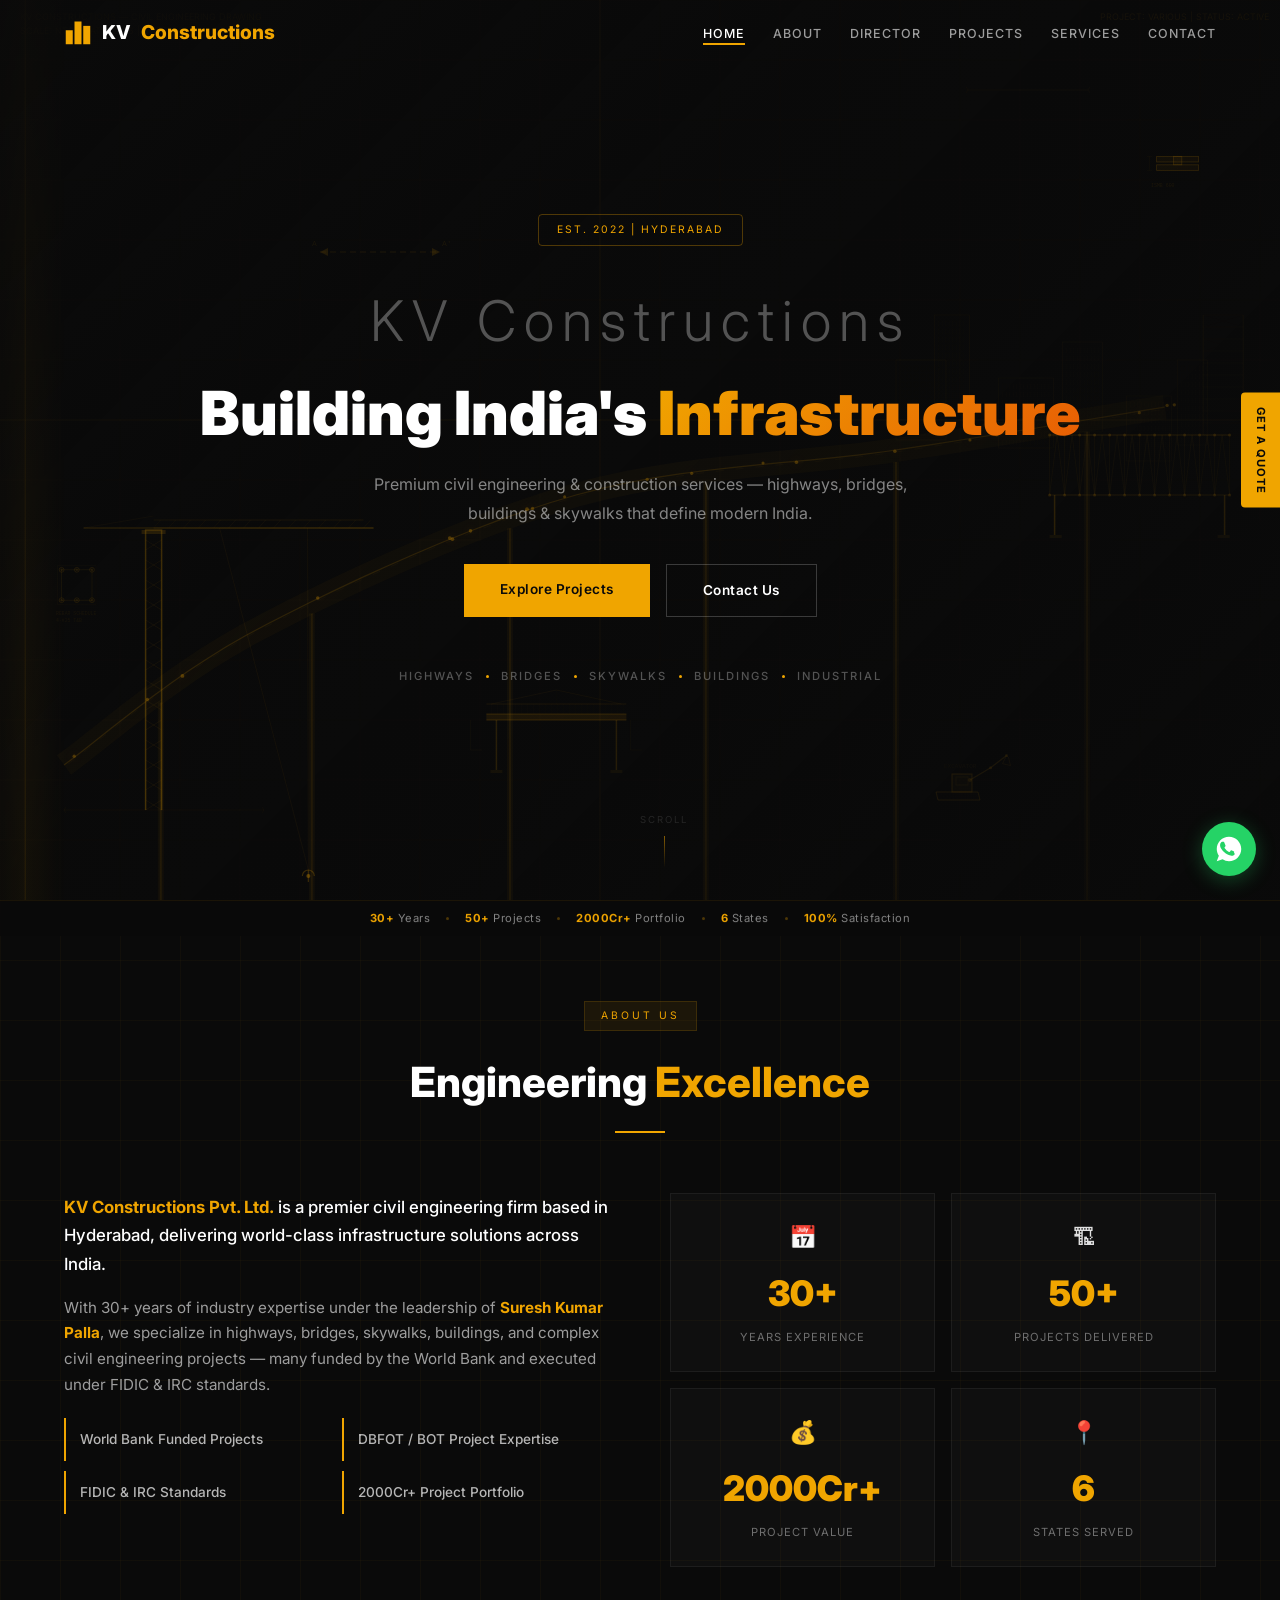
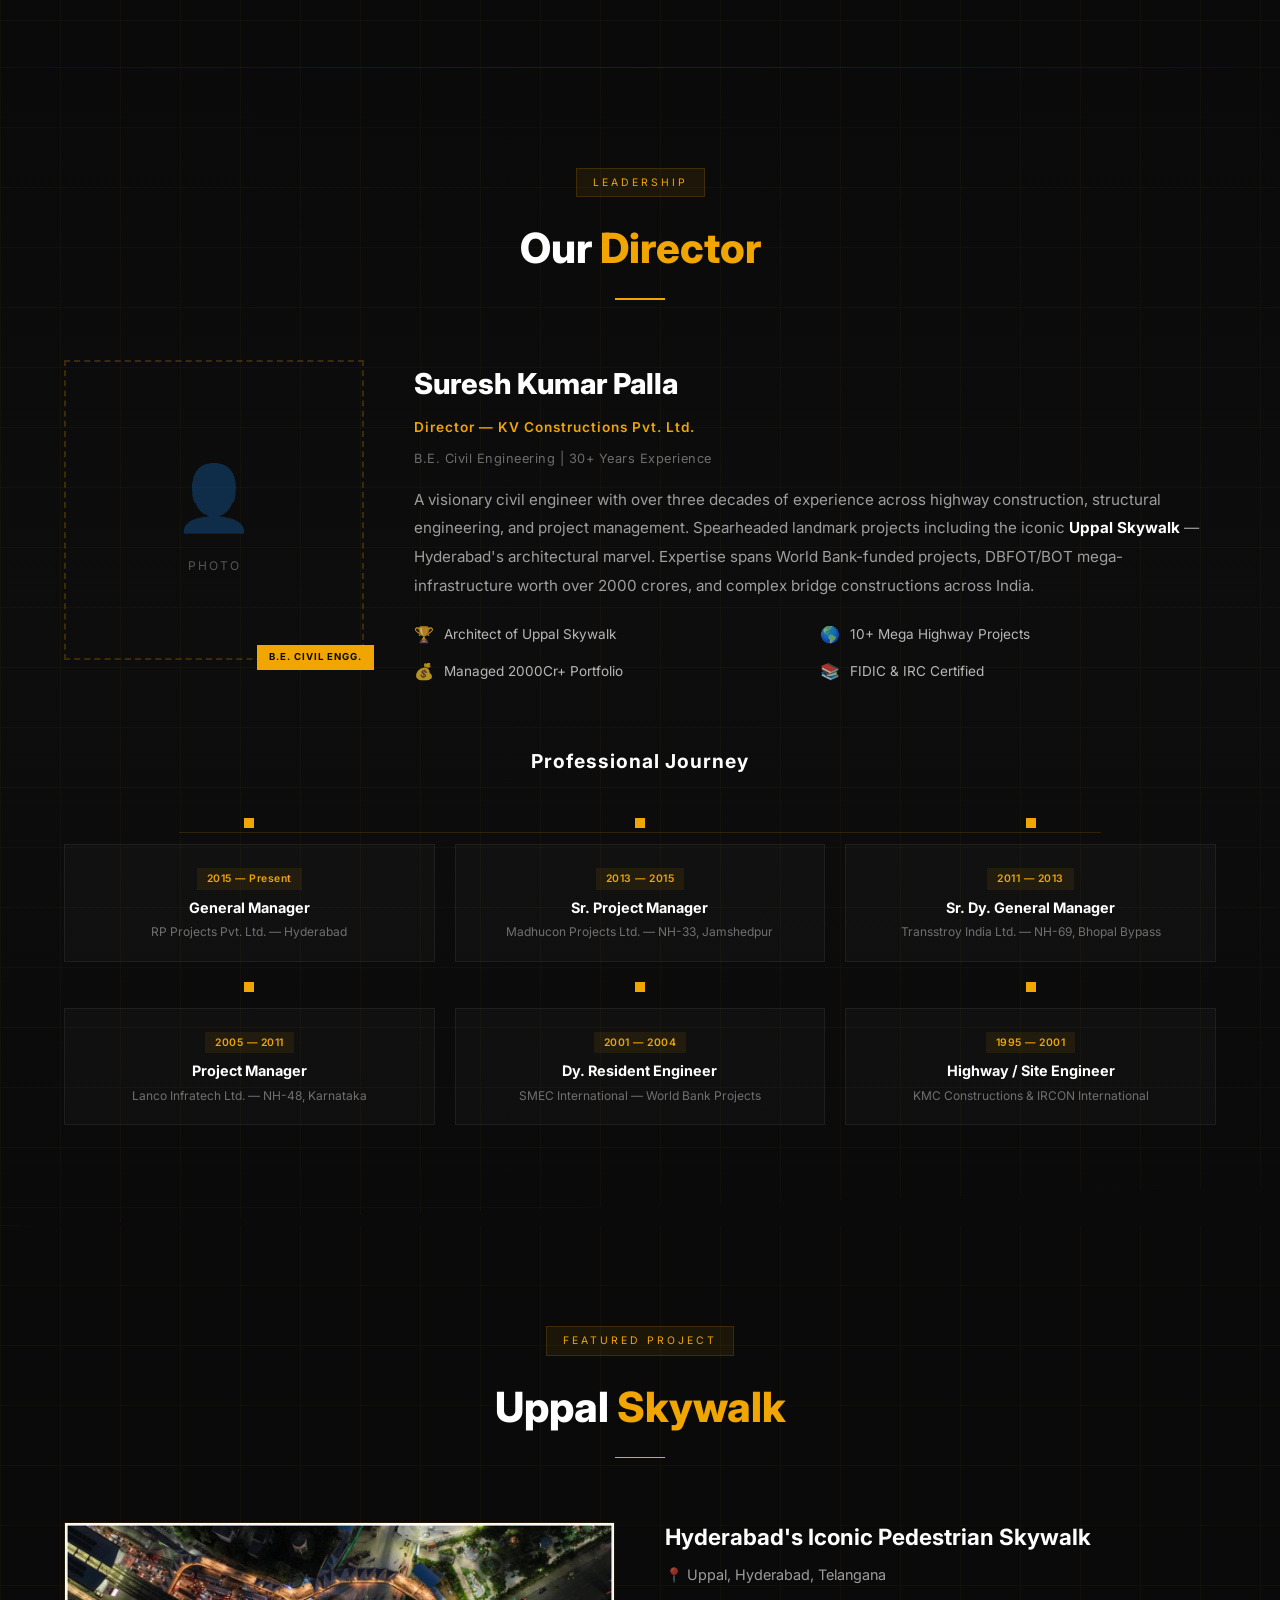
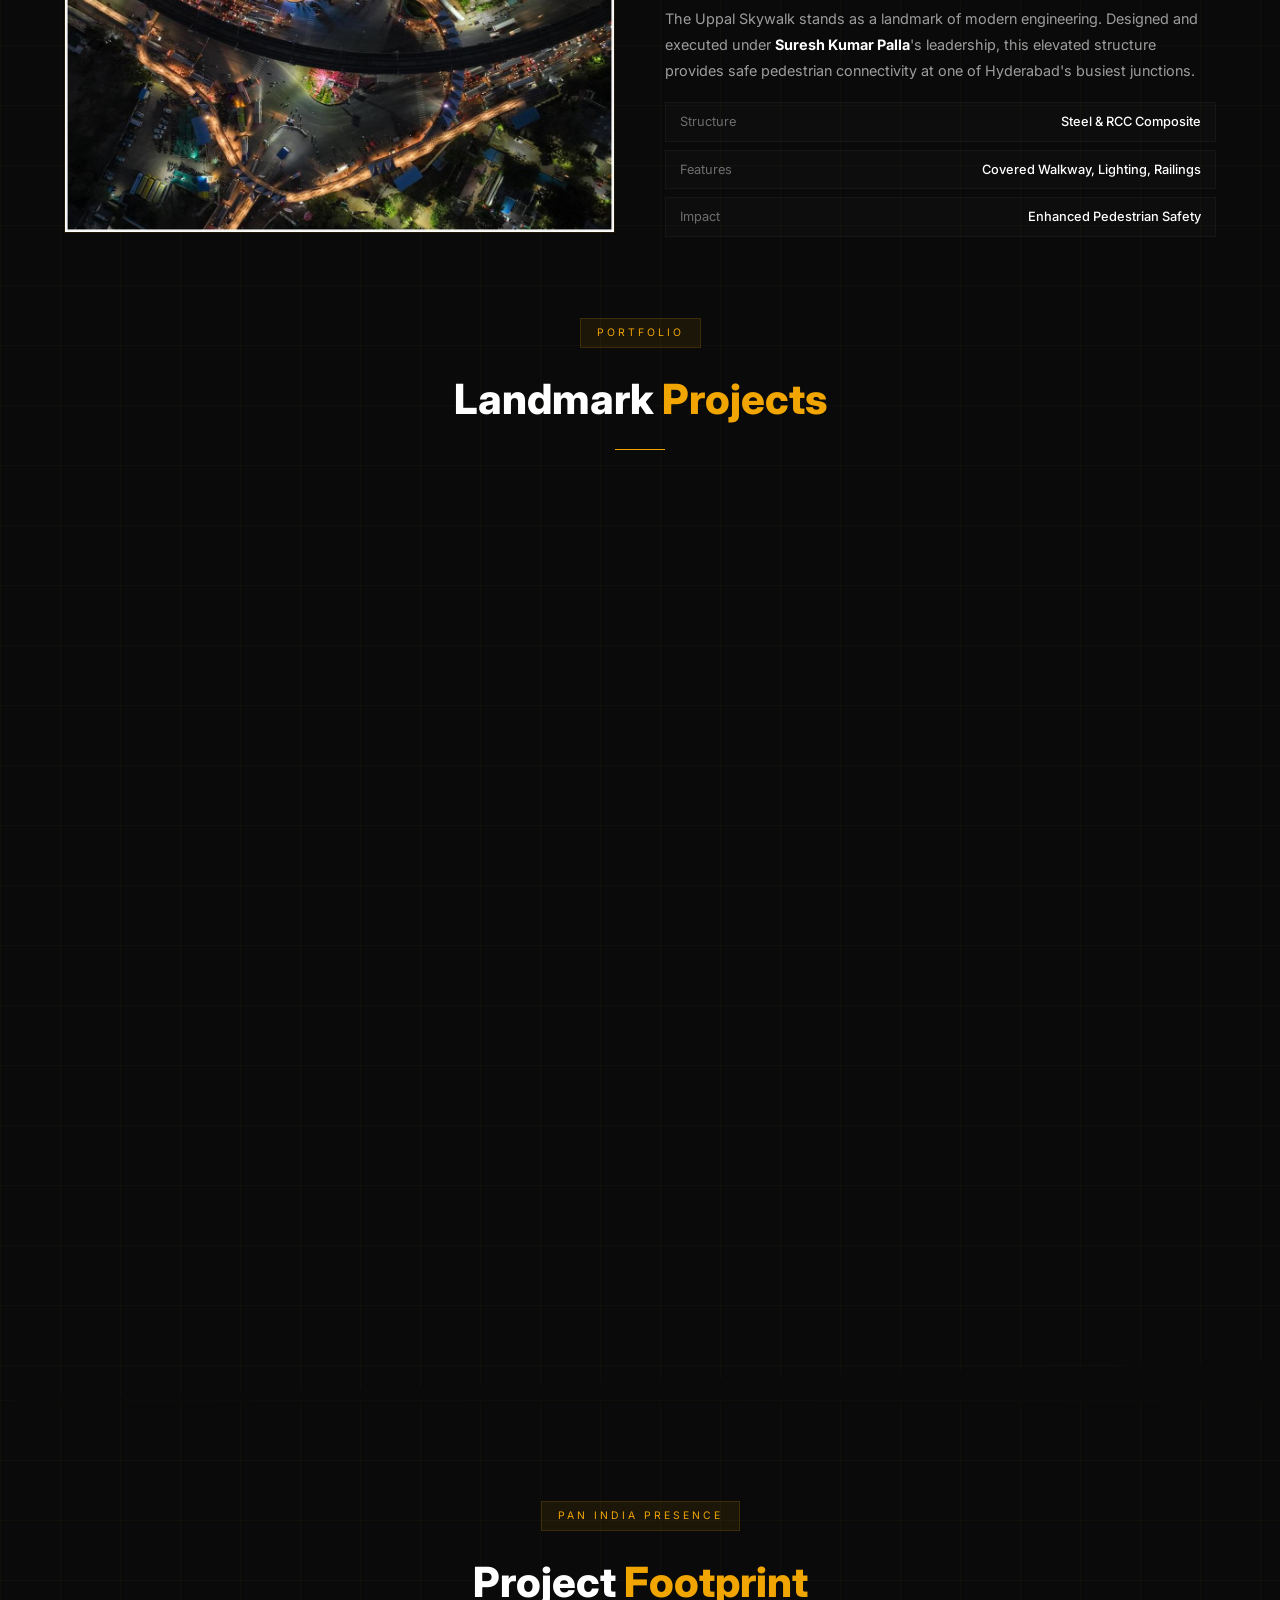
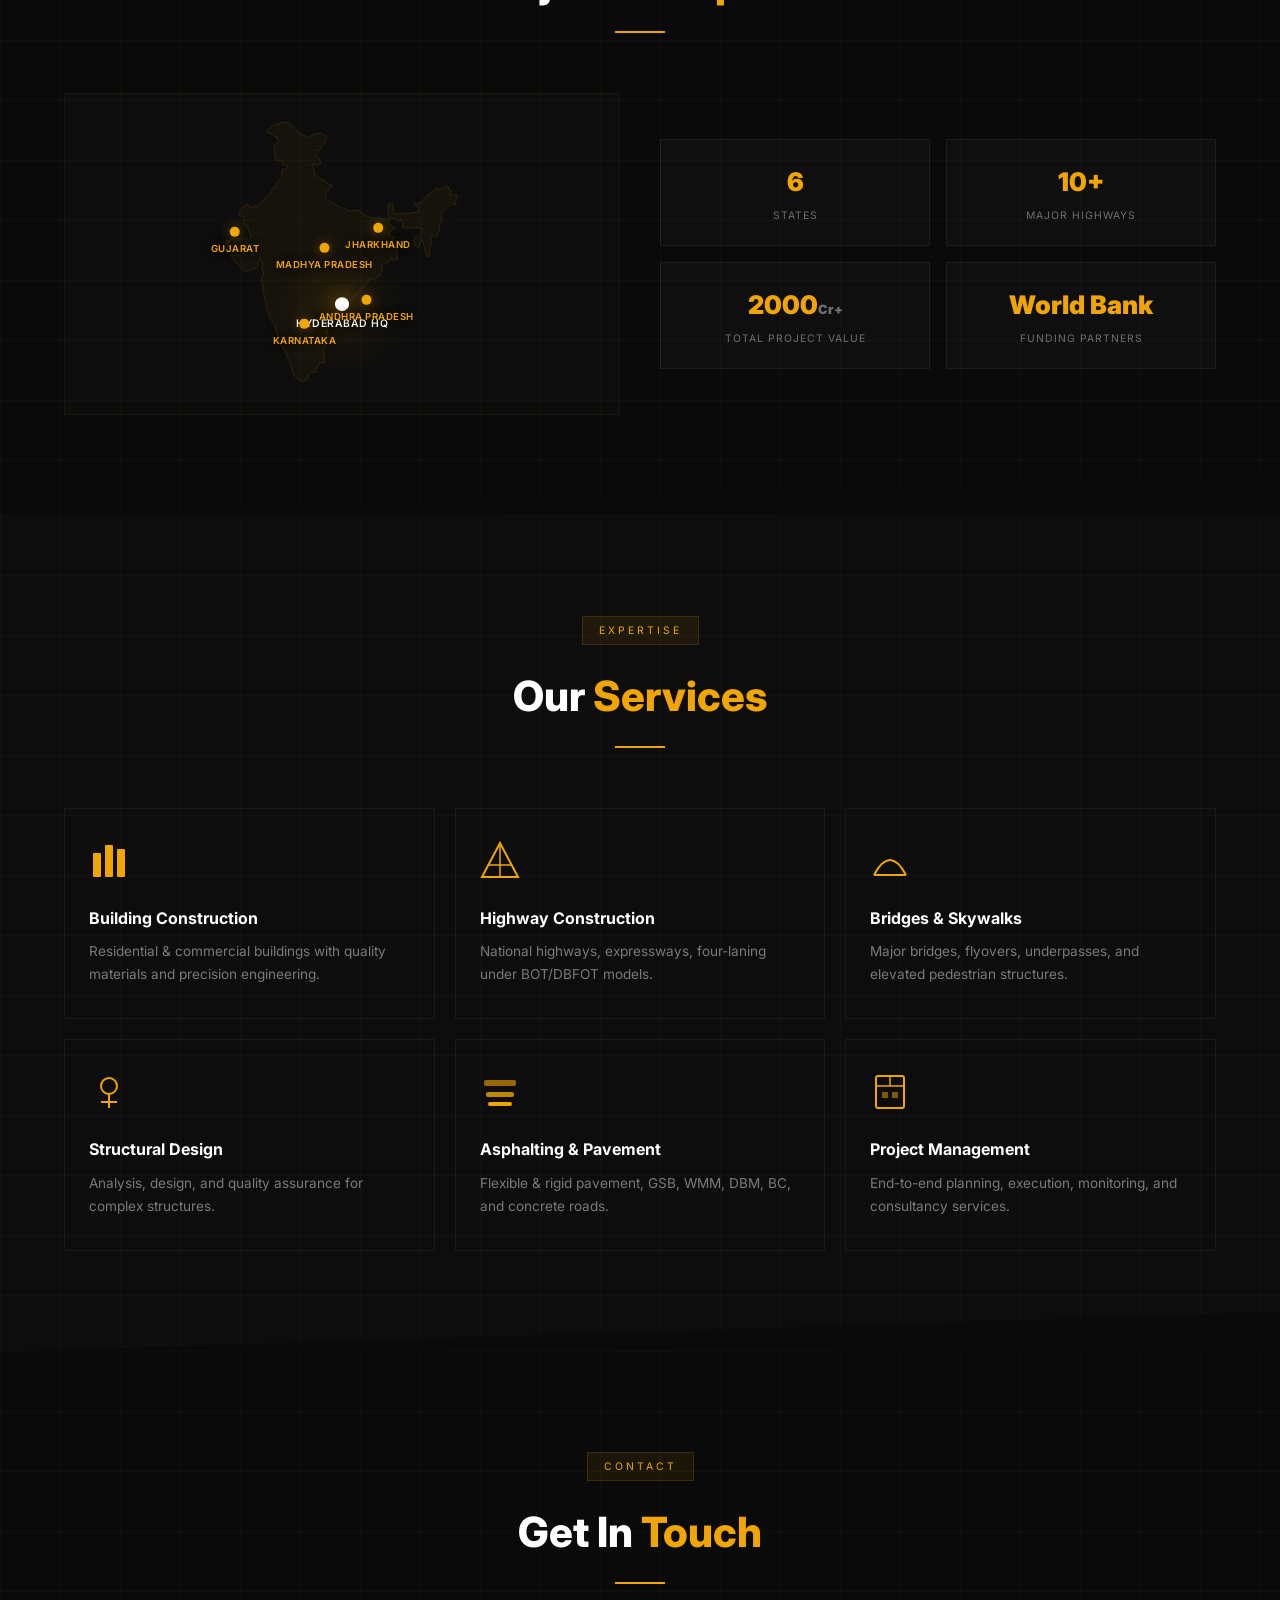
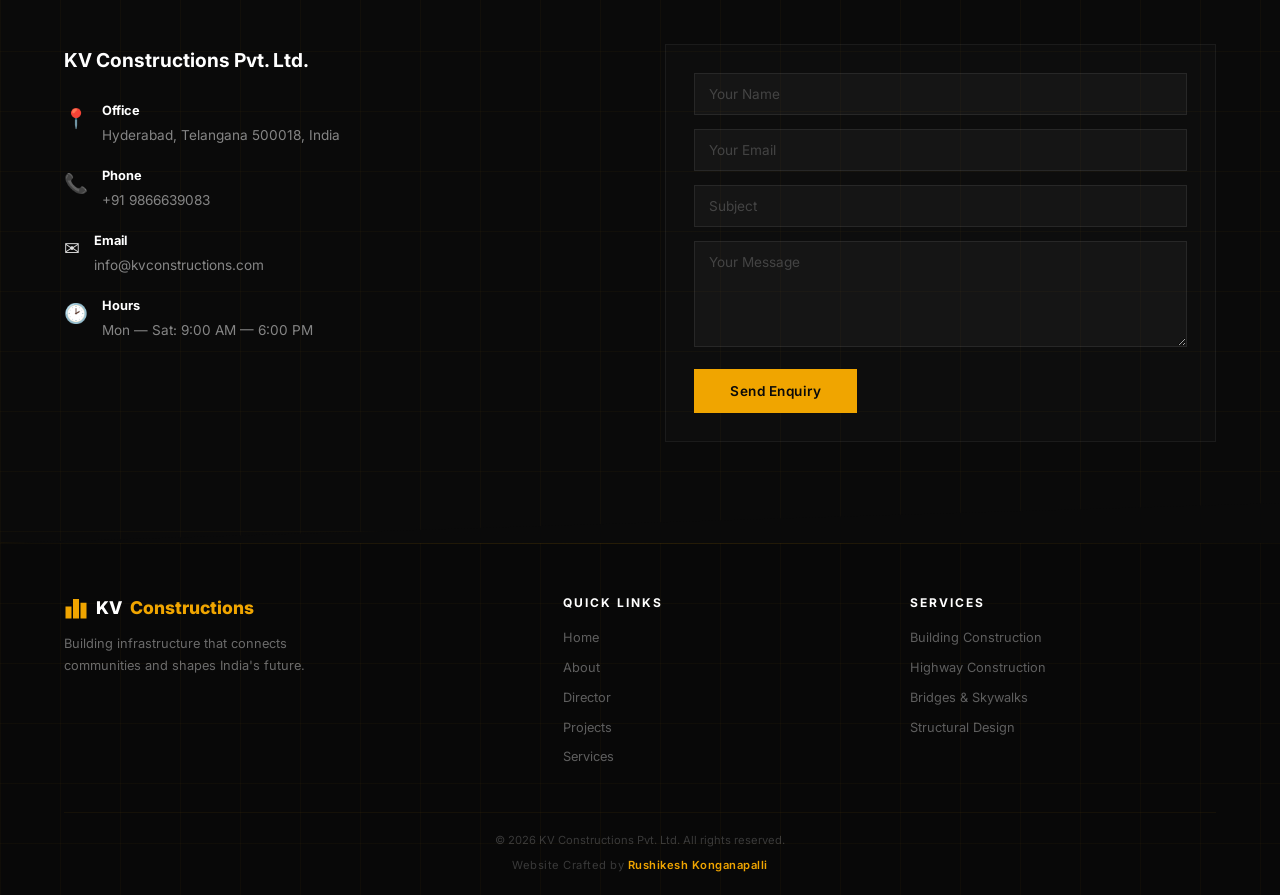
==== index.html @ dffdc524 "Initial commit - KV Constructions site with Netlify CMS" ====
<!DOCTYPE html>
<html lang="en">
<head>
  <meta charset="UTF-8">
  <meta name="viewport" content="width=device-width, initial-scale=1.0">
  <title>KV Constructions Pvt. Ltd. | Civil Engineering & Infrastructure</title>
  <meta name="description" content="KV Constructions Pvt. Ltd. - Hyderabad's trusted civil engineering firm specializing in highways, bridges, buildings & infrastructure projects. Led by Suresh Kumar Palla, Director.">
  <link rel="preconnect" href="https://fonts.googleapis.com">
  <link rel="preconnect" href="https://fonts.gstatic.com" crossorigin>
  <link href="https://fonts.googleapis.com/css2?family=Inter:wght@300;400;500;600;700;800;900&family=Playfair+Display:wght@700&display=swap" rel="stylesheet">
  <link rel="icon" type="image/x-icon" href="data:image/svg+xml,<svg xmlns='http://www.w3.org/2000/svg' viewBox='0 0 32 32'><text y='28' font-size='28'>🏗️</text></svg>">
  <script>if('scrollRestoration'in history)history.scrollRestoration='manual';var si=setInterval(function(){window.scrollTo(0,0);document.documentElement.scrollTop=0;document.body.scrollTop=0;},10);setTimeout(function(){clearInterval(si);},200);window.addEventListener('pageshow',function(){setTimeout(function(){window.scrollTo(0,0);document.documentElement.scrollTop=0;document.body.scrollTop=0;},0);});</script>
  <link rel="stylesheet" href="css/style.css">
</head>
<body>

  <div id="loader">
    <canvas id="loaderCanvas"></canvas>
    <div class="loader-grid">
      <div class="loader-cell"></div>
      <div class="loader-cell"></div>
      <div class="loader-cell"></div>
      <div class="loader-cell"></div>
    </div>
    <div class="loader-text">
      <span class="loader-abbr">KV</span>
      <span class="loader-full">Constructions</span>
    </div>
    <div class="loader-bar"><span></span></div>

  </div>

  <nav id="navbar">
    <div class="container nav-flex">
      <a href="#home" class="logo">
        <span class="logo-mark">
          <svg width="28" height="28" viewBox="0 0 32 32" fill="none">
            <rect x="2" y="14" width="8" height="16" fill="#f0a500"/>
            <rect x="12" y="4" width="8" height="26" fill="#f0a500"/>
            <rect x="22" y="9" width="8" height="21" fill="#f0a500"/>
          </svg>
        </span>
        KV <span>Constructions</span>
      </a>
      <ul class="nav-links" id="navLinks">
        <li><a href="#home" class="active">Home</a></li>
        <li><a href="#about">About</a></li>
        <li><a href="#director">Director</a></li>
        <li><a href="#projects">Projects</a></li>
        <li><a href="#services">Services</a></li>
        <li><a href="#contact">Contact</a></li>
      </ul>
      <div class="hamburger" id="hamburger">
        <span></span><span></span><span></span>
      </div>
    </div>
  </nav>

  <section id="home" class="hero">
    <canvas id="heroCanvas"></canvas>
    <div class="hero-overlay"></div>
    <div class="container hero-content">
      <div class="hero-badge">Est. 2022 | Hyderabad</div>
      <h1 class="hero-title">
        <span class="hero-title-line">KV Constructions</span>
        <span class="hero-title-sub">Building India's <span>Infrastructure</span></span>
      </h1>
      <p class="hero-desc">Premium civil engineering & construction services — highways, bridges, buildings & skywalks that define modern India.</p>
      <div class="hero-actions">
        <a href="#projects" class="btn btn-primary">Explore Projects</a>
        <a href="#contact" class="btn btn-outline">Contact Us</a>
      </div>
      <div class="hero-strip">
        <span>Highways</span><span class="dot"></span>
        <span>Bridges</span><span class="dot"></span>
        <span>Skywalks</span><span class="dot"></span>
        <span>Buildings</span><span class="dot"></span>
        <span>Industrial</span>
      </div>
    </div>
    <div class="hero-scroll">
      <span>Scroll</span>
      <div class="scroll-arrow"></div>
    </div>
  </section>

  <section id="about" class="section">
    <div class="blueprint-grid"></div>
    <div class="container">
      <div class="section-header reveal">
        <span class="section-tag">About Us</span>
        <h2>Engineering <span>Excellence</span></h2>
        <div class="divider"></div>
      </div>
      <div class="about-grid">
        <div class="about-text reveal">
          <p class="lead"><strong>KV Constructions Pvt. Ltd.</strong> is a premier civil engineering firm based in Hyderabad, delivering world-class infrastructure solutions across India.</p>
          <p>With 30+ years of industry expertise under the leadership of <strong>Suresh Kumar Palla</strong>, we specialize in highways, bridges, skywalks, buildings, and complex civil engineering projects — many funded by the World Bank and executed under FIDIC & IRC standards.</p>
          <div class="about-features">
            <div class="feature">World Bank Funded Projects</div>
            <div class="feature">DBFOT / BOT Project Expertise</div>
            <div class="feature">FIDIC &amp; IRC Standards</div>
            <div class="feature">2000Cr+ Project Portfolio</div>
          </div>
        </div>
        <div class="about-stats reveal">
          <div class="stat-card">
            <div class="stat-icon">&#128197;</div>
            <div class="stat-num" data-count="30" data-suffix="+">0</div>
            <div class="stat-label">Years Experience</div>
          </div>
          <div class="stat-card">
            <div class="stat-icon">&#127959;</div>
            <div class="stat-num" data-count="50" data-suffix="+">0</div>
            <div class="stat-label">Projects Delivered</div>
          </div>
          <div class="stat-card">
            <div class="stat-icon">&#128176;</div>
            <div class="stat-num" data-count="2000" data-suffix="Cr+">0</div>
            <div class="stat-label">Project Value</div>
          </div>
          <div class="stat-card">
            <div class="stat-icon">&#128205;</div>
            <div class="stat-num" data-count="6" data-suffix="">0</div>
            <div class="stat-label">States Served</div>
          </div>
        </div>
      </div>
    </div>
  </section>

  <section id="director" class="section director-section">
    <div class="blueprint-grid"></div>
    <div class="container">
      <div class="section-header reveal">
        <span class="section-tag">Leadership</span>
        <h2>Our <span>Director</span></h2>
        <div class="divider"></div>
      </div>
      <div class="director-grid">
        <div class="director-image reveal">
          <div class="director-frame">
            <div class="director-placeholder">
              <span class="dir-icon">&#128100;</span>
              <span class="dir-label">Photo</span>
            </div>
            <div class="dir-badge">B.E. Civil Engg.</div>
          </div>
        </div>
        <div class="director-info reveal">
          <h3>Suresh Kumar Palla</h3>
          <span class="director-title">Director — KV Constructions Pvt. Ltd.</span>
          <p class="director-qual">B.E. Civil Engineering | 30+ Years Experience</p>
          <p class="director-bio">A visionary civil engineer with over three decades of experience across highway construction, structural engineering, and project management. Spearheaded landmark projects including the iconic <strong>Uppal Skywalk</strong> — Hyderabad's architectural marvel. Expertise spans World Bank-funded projects, DBFOT/BOT mega-infrastructure worth over 2000 crores, and complex bridge constructions across India.</p>
          <div class="director-highlights">
            <div class="dh-item"><span class="dh-icon">&#127942;</span> Architect of Uppal Skywalk</div>
            <div class="dh-item"><span class="dh-icon">&#127758;</span> 10+ Mega Highway Projects</div>
            <div class="dh-item"><span class="dh-icon">&#128176;</span> Managed 2000Cr+ Portfolio</div>
            <div class="dh-item"><span class="dh-icon">&#128218;</span> FIDIC &amp; IRC Certified</div>
          </div>
        </div>
      </div>

      <div class="timeline reveal">
        <h3>Professional Journey</h3>
        <div class="timeline-track">
          <div class="tl-item">
            <div class="tl-dot"></div>
            <div class="tl-card">
              <span class="tl-year">2015 — Present</span>
              <h4>General Manager</h4>
              <p>RP Projects Pvt. Ltd. — Hyderabad</p>
            </div>
          </div>
          <div class="tl-item">
            <div class="tl-dot"></div>
            <div class="tl-card">
              <span class="tl-year">2013 — 2015</span>
              <h4>Sr. Project Manager</h4>
              <p>Madhucon Projects Ltd. — NH-33, Jamshedpur</p>
            </div>
          </div>
          <div class="tl-item">
            <div class="tl-dot"></div>
            <div class="tl-card">
              <span class="tl-year">2011 — 2013</span>
              <h4>Sr. Dy. General Manager</h4>
              <p>Transstroy India Ltd. — NH-69, Bhopal Bypass</p>
            </div>
          </div>
          <div class="tl-item">
            <div class="tl-dot"></div>
            <div class="tl-card">
              <span class="tl-year">2005 — 2011</span>
              <h4>Project Manager</h4>
              <p>Lanco Infratech Ltd. — NH-48, Karnataka</p>
            </div>
          </div>
          <div class="tl-item">
            <div class="tl-dot"></div>
            <div class="tl-card">
              <span class="tl-year">2001 — 2004</span>
              <h4>Dy. Resident Engineer</h4>
              <p>SMEC International — World Bank Projects</p>
            </div>
          </div>
          <div class="tl-item">
            <div class="tl-dot"></div>
            <div class="tl-card">
              <span class="tl-year">1995 — 2001</span>
              <h4>Highway / Site Engineer</h4>
              <p>KMC Constructions &amp; IRCON International</p>
            </div>
          </div>
        </div>
      </div>
    </div>
  </section>

  <section id="projects" class="section fp-section">
    <div class="blueprint-grid"></div>
    <div class="container">
      <div class="section-header reveal">
        <span class="section-tag">Featured Project</span>
        <h2>Uppal <span>Skywalk</span></h2>
        <div class="divider"></div>
      </div>
      <div class="fp-grid reveal">
        <div class="fp-visual">
          <img src="images/Uppal%20skywalk.jpg" alt="Uppal Skywalk — Hyderabad" class="fp-img">
        </div>
        <div class="fp-info">
          <h3>Hyderabad's Iconic Pedestrian Skywalk</h3>
          <p class="fp-loc">&#128205; Uppal, Hyderabad, Telangana</p>
          <p>The Uppal Skywalk stands as a landmark of modern engineering. Designed and executed under <strong>Suresh Kumar Palla</strong>'s leadership, this elevated structure provides safe pedestrian connectivity at one of Hyderabad's busiest junctions.</p>
          <div class="fp-specs">
            <div class="spec-row"><span class="spec-l">Structure</span><span class="spec-v">Steel &amp; RCC Composite</span></div>
            <div class="spec-row"><span class="spec-l">Features</span><span class="spec-v">Covered Walkway, Lighting, Railings</span></div>
            <div class="spec-row"><span class="spec-l">Impact</span><span class="spec-v">Enhanced Pedestrian Safety</span></div>
          </div>
        </div>
      </div>

      <div class="section-header reveal" style="margin-top:80px">
        <span class="section-tag">Portfolio</span>
        <h2>Landmark <span>Projects</span></h2>
        <div class="divider"></div>
      </div>
      <div class="projects-grid" id="cmsProjects">
        <div class="p-loading">Loading projects...</div>
      </div>
    </div>
  </section>

  <!-- Testimonials removed per request -->

  <section id="map" class="section map-section">
    <div class="blueprint-grid"></div>
    <div class="container">
      <div class="section-header reveal">
        <span class="section-tag">Pan India Presence</span>
        <h2>Project <span>Footprint</span></h2>
        <div class="divider"></div>
      </div>
      <div class="map-grid reveal">
        <div class="map-visual">
          <div class="map-india">
            <svg class="map-svg" viewBox="0 0 667 777" preserveAspectRatio="xMidYMid meet">
              <defs>
                <pattern id="mGrid" width="30" height="30" patternUnits="userSpaceOnUse">
                  <path d="M 30 0 L 0 0 0 30" fill="none" stroke="rgba(240,165,0,0.04)" stroke-width="0.5"/>
                </pattern>
                <radialGradient id="mGlow" cx="50%" cy="50%" r="50%">
                  <stop offset="0%" stop-color="rgba(240,165,0,0.08)"/>
                  <stop offset="100%" stop-color="rgba(240,165,0,0)"/>
                </radialGradient>
              </defs>
              <rect width="667" height="777" fill="url(#mGrid)"/>
              <circle cx="333" cy="550" r="180" fill="url(#mGlow)"/>
              <!-- India outline -->
              <path d="m 215.2163,738.62564 -4,-2.84704 -5.08396,-4.77739 -5.08397,-4.77738 -2.58571,-4.16224 -2.58571,-4.16225 -2.73664,-11.17108 -2.73662,-11.1711 -4.80426,-12.66666 -4.80425,-12.66667 -3.9362,-8 -3.9362,-8 -5.01572,-6.66667 -5.01572,-6.66666 -4.17085,-10.95699 -4.17086,-10.95699 v -3.31493 -3.31493 l -3.95422,-12.19948 -3.95423,-12.19949 -6.04578,-10.31244 -6.04577,-10.31246 v -0.87925 -0.87925 l -3.817,-8.3369 -3.81701,-8.33689 -1.48505,-4 -1.48505,-4 -1.42982,-12 -1.42982,-12 -4.14814,-15.92888 -4.14815,-15.92888 1.54669,-0.51557 1.54668,-0.51556 v -3.36487 -3.36488 l -1.81762,0.6975 -1.81763,0.69748 -0.85927,-10.30346 -0.85928,-10.30345 2.77715,-8.4596 2.77715,-8.45961 -2.95944,-9.20386 -2.95943,-9.20386 2.85918,-3.86726 2.85919,-3.86725 v -0.62793 -0.62792 l -2.82757,-0.42607 -2.82757,-0.42607 -0.53124,-5.97786 -0.53125,-5.97787 -1.83309,-1.83308 -1.83308,-1.83309 -1.47477,6.87658 -1.47476,6.87658 -0.005,2.93437 -0.005,2.93437 -2.693839,4.41843 -2.69383,4.41844 -8.35049,3.90767 -8.350489,3.90766 -7.55505,1.39663 -7.55505,1.39663 -5.28474,-3.33611 -5.28474,-3.33612 -5.1109,-6.26743 -5.1109,-6.26744 -6.29777,-7.09401 -6.29777,-7.09403 -3.58171,-5.41234 -3.58172,-5.41234 1.39566,-1.39566 1.39566,-1.39566 0.89585,1.44951 0.89584,1.44951 5.58798,-0.008 5.58798,-0.008 4.83022,-1.3417 4.83022,-1.34169 6.2277,-5.48184 6.2277,-5.48184 -0.50394,-0.50394 -0.50394,-0.50394 -8.78786,2.16862 -8.78785,2.16862 -4.48755,-0.84186 -4.48755,-0.84187 -7.54448,-4.71911 -7.54448,-4.7191 -2.06743,-4.14426 -2.06753,-4.14313 v -1.6418 -1.6418 l 3.44902,-2.25988 3.44902,-2.25989 -0.72543,-0.72542 -0.72542,-0.72542 -4.79981,2.83196 -4.79981,2.83196 h -0.67902 -0.67901 l 0.42189,-3.66667 0.4219,-3.66667 4.97993,-0.41262 4.97994,-0.41263 1.96682,-2.80804 1.96683,-2.80804 5.71991,0.17657 5.71991,0.17656 7.64598,0.83928 7.64599,0.83928 6.69897,-1.71689 6.69897,-1.71689 1.58837,1.58838 1.58838,1.58838 h 3.15432 3.15433 l 2.49487,-1.33522 2.49488,-1.33522 -0.75993,-4.99811 -0.75994,-4.99812 -3.15593,-9.83685 -3.15593,-9.83687 v -1.8406 -1.8406 l -5.34549,-2.13884 -5.34548,-2.13884 -0.80513,-3.20788 -0.80512,-3.20787 0.91322,-7.30916 0.91322,-7.30916 h -2.82883 -2.82882 l -3.91447,-2.02425 -3.91447,-2.02425 -0.80629,-3.2125 -0.80628,-3.2125 1.1203,-1.95513 1.12031,-1.95512 9.50149,-10.14146 9.5015,-10.14145 h 2.74199 2.74198 l 0.80815,2.54625 0.80816,2.54627 1.67494,1.39008 1.67494,1.39008 9.94009,-1.78487 9.940089,-1.78486 2,-0.90115 1.999999,-0.90113 5.33334,-6.7847 5.33333,-6.78468 3.72072,-3.46565 3.72071,-3.46564 5.93016,-5.83483 5.93016,-5.83481 3.55728,-7.27084 3.55729,-7.27083 3.45851,-2.1405 3.45851,-2.14051 3,-2.65292 3,-2.65293 v -1.91003 -1.91004 l 5.45108,-6.85755 5.45108,-6.85754 1.66944,-0.94715 1.66942,-0.94716 -0.31645,-9.05284 -0.31645,-9.05285 2.02382,-2.28313 2.02384,-2.28315 4.83878,-1.55729 4.83877,-1.5573 1.66667,-1.32282 1.66666,-1.32283 v -1.85407 -1.85406 l -5.76484,-2.80079 -5.76485,-2.80077 -1.45267,-3.84856 -1.45253,-3.84856 h -2.59459 -2.5946 l -7.85456,-3.95934 -7.85456,-3.95934 -1.57907,-17.70733 -1.57908,-17.707325 7.47046,-6.786157 7.47045,-6.786156 -0.89811,-2.340429 -0.8981,-2.34043 -2.58502,-0.675996 -2.58501,-0.675996 -0.40827,-2.858883 -0.40825,-2.858883 -4.66667,-2.194372 -4.66667,-2.194372 -2.53998,-2.810829 -2.53999,-2.810829 h -3.74643 -3.74644 l -1.45411,-2.717031 -1.45411,-2.717029 0.74048,-2.333039 0.74048,-2.333038 6.72316,-6.616599 6.72317,-6.616597 h 6.94355 6.94356 l -0.45187,-2.594964 -0.45185,-2.594964 1.85544,1.53988 1.85544,1.539881 3.92975,-2.097217 3.92976,-2.097217 9.73397,-0.217171 9.73397,-0.217172 9.06994,8.702805 9.06993,8.702805 4.40104,3.271139 4.40103,3.27114 2.6031,4.411929 2.60311,4.411929 5.85861,1.475219 5.85863,1.475217 v 2.50838 2.50838 h 5.14564 5.14564 l 7.58808,-4.049225 7.58808,-4.049227 6.13351,-0.62063 6.13351,-0.620631 1.70365,-1.413913 1.70367,-1.413914 4.02957,2.083771 4.02956,2.083769 h 1.96391 1.96392 l 4.10229,3.451859 4.10231,3.451857 v 2.339408 2.339408 l -2.56184,7.446105 -2.56183,7.446105 -5.03233,4.746637 -5.03234,4.746639 -1.40582,4.287074 -1.40584,4.287069 -4.66667,0.0623 -4.66667,0.0622 v 4.21767 4.21768 l -1,1.00454 -1,1.00454 v 3.13269 3.13268 l 4.66667,2.22538 4.66667,2.22537 0.0472,2.75305 0.0472,2.75305 1.9055,3.33334 1.90551,3.33333 0.0472,1.70851 0.0472,1.70852 -2.33333,0.822 -2.33334,0.82198 -4.34937,3.21626 -4.34939,3.21625 -2.31728,-4.07167 -2.31729,-4.07165 -1.50341,-0.008 -1.5034,-0.008 -1.7146,2.06597 -1.7146,2.06596 2.99361,7.22264 2.99361,7.22263 0.96058,7.07852 0.96057,7.07852 0.99231,1.60557 0.99229,1.60558 2.63773,-1.63936 2.63774,-1.63936 3.2599,4.15804 3.2599,4.15804 7.57764,3.58784 7.57762,3.58784 2.6316,3.34553 2.6316,3.34553 7.03387,3.11071 7.03388,3.11071 -6.91036,7.13454 -6.91036,7.13455 -3.14015,10.57763 -3.14014,10.57762 3.84796,3.07908 3.84794,3.07909 1.20044,0.007 1.20044,0.007 7.46623,3.5886 7.46623,3.58858 2.99262,2.88888 2.99262,2.88888 5.67405,2.7075 5.67404,2.70749 4.66667,1.63416 4.66667,1.63417 3.70365,0.67096 3.70365,0.67096 1.31255,2.45254 1.31256,2.45252 4.50292,0.84476 4.50292,0.84474 9.8142,-1.55618 9.81421,-1.5562 4.80499,2.03856 4.80499,2.03857 2.21452,3.37977 2.2145,3.37976 5.26072,2.68383 5.26071,2.68381 h 3.88987 3.88985 l 1.52101,1.83271 1.52102,1.83271 6.97557,0.99337 6.97559,0.99336 6.96587,0.25089 6.96585,0.25091 0.92303,0.92303 0.92302,0.92302 8.11112,-0.0204 8.11111,-0.0204 1.61844,-1.02846 1.61844,-1.02846 0.10853,-15.95112 0.10854,-15.95112 0.086,-2.91381 0.086,-2.91381 5.38509,-2.15468 5.38509,-2.15468 1.40227,1.40226 1.40228,1.40228 0.38401,9.5432 0.384,9.54319 2.03242,3.10187 2.03241,3.10185 3.6498,1.00557 3.6498,1.00559 8.66667,-0.20035 8.66666,-0.20033 6,-0.20389 6,-0.2039 15.04815,-2.13725 15.04815,-2.13727 -0.88471,-6.10958 -0.88469,-6.10959 -0.65955,-1.13604 -0.65954,-1.13605 -4.50391,-1.88184 -4.50389,-1.88186 v -2.73862 -2.73863 l 2.82554,0.8968 2.82555,0.89679 3.50779,-1.61398 3.50778,-1.61398 4.54252,-2.18224 4.54254,-2.18226 0.58048,-2.21973 0.58046,-2.21975 5.21034,-4.18713 5.21033,-4.18715 v -1.98454 -1.98455 l 5.89897,-2.5286 5.89896,-2.52858 7.78179,-8.17726 7.78177,-8.17725 3.98592,2.07835 3.98592,2.07834 4.25224,0.008 4.25224,0.008 6.0931,-5.27353 6.09309,-5.27353 3.07748,2.9402 3.0775,2.9402 -1.0895,1.26666 -1.08948,1.26667 v 2.56325 2.56327 l 2.14428,-1.7796 2.1443,-1.7796 1.8557,2.53785 1.85572,2.53784 -0.0472,1.41183 -0.0472,1.41183 -1.9055,3.33333 -1.90551,3.33333 -0.0472,1.05771 -0.0472,1.05771 4.33333,-0.2973 4.33334,-0.2973 4.96926,0.23958 4.96926,0.2396 2.23409,3.40966 2.23409,3.40965 -2.88893,3.59034 -2.88893,3.59035 -1.49258,2.92128 -1.49257,2.92127 2.79985,4.7454 2.79986,4.74538 h -1.03354 -1.03352 l -2.58817,-1.9576 -2.58817,-1.95758 -2.79936,-0.0424 -2.79936,-0.0424 -5.38843,3.66666 -5.38843,3.66667 -8.81221,8.28771 -8.81222,8.28769 v 11.11993 11.11992 l -3.43397,4.59238 -3.43397,4.59237 0.71976,5.33333 0.71976,5.33334 -4.21271,12 -4.21271,12 -1.25398,0.85716 -1.25398,0.85715 -7.77806,-0.70529 -7.77807,-0.70529 1.29229,4.506 1.29231,4.506 v 8.19948 8.19948 l -2,0.76748 -2,0.76746 v 13.12035 13.12033 l -1.66667,2.13243 -1.66666,2.13241 -2.92642,-1.14072 -2.92641,-1.14073 -0.87372,-5.07019 -0.87371,-5.07018 -3.11882,-12 -3.11883,-12 -1.75353,-5.33334 -1.75352,-5.33333 h -1.97623 -1.97621 l -1.8764,3.91499 -1.87642,3.91498 -0.65174,5.7823 -0.65175,5.78229 -1.35809,0.83935 -1.35811,0.83936 -2.58125,-3.54351 -2.58127,-3.54349 -1.04625,0.64662 -1.04626,0.64662 -2.29006,-5.99647 -2.29008,-5.99647 1.78588,-5.56113 1.78586,-5.56113 3.87506,-1.02258 3.87505,-1.02257 4.39667,-4.26142 4.39668,-4.26142 0.97984,-4.13149 0.97984,-4.13149 -0.31002,-1.66667 -0.31001,-1.66667 h 1.55504 1.55504 l -1.65985,-2 -1.65986,-2 -22.83673,-0.13293 -22.83675,-0.13293 -3.33333,-0.92696 -3.33334,-0.92698 -0.96818,-7.94012 -0.96818,-7.94013 -1.51006,-3.33333 -1.51006,-3.33334 -1.99806,2.9704 -1.99807,2.97039 -2.85703,-1.47487 -2.85702,-1.47486 -3.08122,-3.49554 -3.08121,-3.49552 -0.69656,1.66667 -0.69657,1.66667 -2.22222,-0.0424 -2.22222,-0.0424 -2.58818,-1.95759 -2.58817,-1.9576 h -1.15719 -1.15717 l 0.76739,1.24165 0.76738,1.24167 -3.35537,4.9444 -3.35536,4.9444 v 1.26105 1.26106 l 4.33333,3.81332 4.33334,3.8133 4.56388,3.07291 4.56386,3.07291 0.54724,1.66666 0.54724,1.66667 h -2.80757 -2.80757 l -5.9702,5.50315 -5.97022,5.50314 v 2.429 2.429 l 4.45919,3.40119 4.45919,3.40118 h 2.18208 2.18208 l 0.80509,3.20775 0.80509,3.20775 -2.24342,3.42389 -2.24342,3.42389 2.79706,4.52574 2.79706,4.52574 v 2.30078 2.30078 l 2.56204,0.66999 2.56206,0.66999 -0.61258,4.20518 -0.61256,4.20519 2.58803,10.56085 2.58804,10.56087 -0.68017,1.77247 -0.68016,1.77248 h -3.23759 -3.2376 l -3.35488,2.1982 -3.35488,2.19821 -1.13545,-1.19821 -1.13546,-1.1982 -0.46276,-2.56956 -0.46274,-2.56956 -3.48502,5.23622 -3.48501,5.23623 -6.83025,2.38175 -6.83026,2.38174 -3.61598,3.11035 -3.61599,3.11033 1.49424,6.50792 1.49424,6.50791 -1.89632,2.10499 -1.89632,2.10498 v 2.18391 2.18389 l -4.56725,4.56726 -4.56726,4.56725 -7.35017,3.4772 -7.35019,3.47718 h -1.97145 -1.97146 l -0.52441,-1.57321 -0.5244,-1.57321 -2.26491,0.86912 -2.2649,0.86913 -1.63688,3.70409 -1.63688,3.70408 -9.53804,12.66667 -9.53804,12.66667 -7.60648,6.51918 -7.60648,6.51918 -3.89774,5.38068 -3.89774,5.38068 -6.30932,3.63956 -6.30934,3.63956 -3,2.84585 -3,2.84585 v 5.219 5.219 l -6.33333,2.95159 -6.33334,2.95157 -5.25897,0.1108 -5.25899,0.1108 -4.07434,5.47402 -4.07436,5.47401 -1.70722,2.52599 -1.70721,2.52598 -0.73723,-1.66666 -0.73724,-1.66667 h -3.59221 -3.59221 l -2.98119,2.08811 -2.9812,2.0881 -2.69829,5.28912 -2.69831,5.28911 0.63792,13.66356 0.63793,13.66356 1.41156,3.71268 1.41156,3.71269 v 1.24653 1.24654 h -2 -2 v 1.28642 1.28642 l 2.83419,1.51681 2.8342,1.51681 -0.86745,7.3807 -0.86747,7.38068 -1.74589,3.48274 -1.7459,3.48275 -3.76314,7.23493 -3.76316,7.23495 0.23496,16.76505 0.23496,16.76507 0.71644,2.28892 0.71644,2.28892 -3.07576,0.6788 -3.07575,0.67881 -3.91979,0.3656 -3.91977,0.36561 -3.0138,5.33334 -3.01379,5.33333 -2.34532,4.40032 -2.34532,4.40032 1.50588,2.41131 1.5059,2.4113 -6.91764,1.5481 -6.91763,1.54809 -4.21623,2.56405 -4.21624,2.56404 -0.86989,5.80086 -0.86988,5.80085 -6.41975,3.60871 -6.41975,3.60872 -3.80349,-0.0423 -3.80349,-0.0423 -4,-2.84704 z" fill="rgba(240,165,0,0.04)" stroke="rgba(240,165,0,0.18)" stroke-width="2"/>
              <!-- Network connections from Hyderabad -->
              <line class="map-conn" x1="333" y1="560" x2="195" y2="355"/>
              <line class="map-conn" x1="333" y1="560" x2="310" y2="400"/>
              <line class="map-conn" x1="333" y1="560" x2="380" y2="345"/>
              <line class="map-conn" x1="333" y1="560" x2="285" y2="610"/>
              <line class="map-conn" x1="333" y1="560" x2="365" y2="545"/>
            </svg>
            <div class="map-pin pin-hyderabad"><span class="pin-dot"></span><span class="pin-lbl">Hyderabad HQ</span><span class="pin-desc">Telangana</span></div>
            <div class="map-pin pin-karnataka"><span class="pin-dot"></span><span class="pin-lbl">Karnataka</span><span class="pin-desc">NH-48 Nelamangala-Devihalli</span></div>
            <div class="map-pin pin-mp"><span class="pin-dot"></span><span class="pin-lbl">Madhya Pradesh</span><span class="pin-desc">NH-69 & Bhopal Bypass</span></div>
            <div class="map-pin pin-jharkhand"><span class="pin-dot"></span><span class="pin-lbl">Jharkhand</span><span class="pin-desc">NH-33 Ranchi-Jamshedpur</span></div>
            <div class="map-pin pin-gujarat"><span class="pin-dot"></span><span class="pin-lbl">Gujarat</span><span class="pin-desc">RCC Chimney Ukai</span></div>
            <div class="map-pin pin-ap"><span class="pin-dot"></span><span class="pin-lbl">Andhra Pradesh</span><span class="pin-desc">SH-31 Cuddapah Projects</span></div>
          </div>
        </div>
        <div class="map-stats">
          <div class="map-stat-card">
            <div class="ms-num">6</div>
            <div class="ms-label">States</div>
          </div>
          <div class="map-stat-card">
            <div class="ms-num">10+</div>
            <div class="ms-label">Major Highways</div>
          </div>
          <div class="map-stat-card">
            <div class="ms-num">2000<span class="ms-cr">Cr+</span></div>
            <div class="ms-label">Total Project Value</div>
          </div>
          <div class="map-stat-card">
            <div class="ms-num">World Bank</div>
            <div class="ms-label">Funding Partners</div>
          </div>
        </div>
      </div>
    </div>
  </section>

  <section id="services" class="section services-section">
    <div class="blueprint-grid"></div>
    <div class="container">
      <div class="section-header reveal">
        <span class="section-tag">Expertise</span>
        <h2>Our <span>Services</span></h2>
        <div class="divider"></div>
      </div>
      <div class="services-grid">
        <div class="s-card reveal">
          <div class="s-icon">
            <svg width="40" height="40" viewBox="0 0 40 40" fill="none"><rect x="4" y="12" width="8" height="24" rx="1" fill="#f0a500"/><rect x="16" y="4" width="8" height="32" rx="1" fill="#f0a500"/><rect x="28" y="8" width="8" height="28" rx="1" fill="#f0a500"/></svg>
          </div>
          <h3>Building Construction</h3>
          <p>Residential & commercial buildings with quality materials and precision engineering.</p>
        </div>
        <div class="s-card reveal">
          <div class="s-icon">
            <svg width="40" height="40" viewBox="0 0 40 40" fill="none"><path d="M2 36 L20 2 L38 36 Z" stroke="#f0a500" stroke-width="2" fill="none"/><line x1="20" y1="2" x2="20" y2="36" stroke="#f0a500" stroke-width="1.5"/><line x1="8" y1="24" x2="32" y2="24" stroke="#f0a500" stroke-width="1.5"/></svg>
          </div>
          <h3>Highway Construction</h3>
          <p>National highways, expressways, four-laning under BOT/DBFOT models.</p>
        </div>
        <div class="s-card reveal">
          <div class="s-icon">
            <svg width="40" height="40" viewBox="0 0 40 40" fill="none"><path d="M4 34 Q20 4 36 34" stroke="#f0a500" stroke-width="2" fill="none"/><line x1="4" y1="34" x2="36" y2="34" stroke="#f0a500" stroke-width="2"/></svg>
          </div>
          <h3>Bridges & Skywalks</h3>
          <p>Major bridges, flyovers, underpasses, and elevated pedestrian structures.</p>
        </div>
        <div class="s-card reveal">
          <div class="s-icon">
            <svg width="40" height="40" viewBox="0 0 40 40" fill="none"><circle cx="20" cy="14" r="8" stroke="#f0a500" stroke-width="2" fill="none"/><line x1="20" y1="22" x2="20" y2="36" stroke="#f0a500" stroke-width="2"/><line x1="12" y1="30" x2="28" y2="30" stroke="#f0a500" stroke-width="2"/></svg>
          </div>
          <h3>Structural Design</h3>
          <p>Analysis, design, and quality assurance for complex structures.</p>
        </div>
        <div class="s-card reveal">
          <div class="s-icon">
            <svg width="40" height="40" viewBox="0 0 40 40" fill="none"><rect x="4" y="8" width="32" height="6" rx="2" fill="#f0a500" opacity="0.6"/><rect x="6" y="20" width="28" height="5" rx="2" fill="#f0a500" opacity="0.8"/><rect x="8" y="30" width="24" height="4" rx="2" fill="#f0a500"/></svg>
          </div>
          <h3>Asphalting & Pavement</h3>
          <p>Flexible & rigid pavement, GSB, WMM, DBM, BC, and concrete roads.</p>
        </div>
        <div class="s-card reveal">
          <div class="s-icon">
            <svg width="40" height="40" viewBox="0 0 40 40" fill="none"><rect x="6" y="4" width="28" height="32" rx="2" stroke="#f0a500" stroke-width="2" fill="none"/><line x1="6" y1="14" x2="34" y2="14" stroke="#f0a500" stroke-width="1.5"/><line x1="20" y1="4" x2="20" y2="14" stroke="#f0a500" stroke-width="1.5"/><rect x="12" y="20" width="6" height="6" fill="#f0a500" opacity="0.5"/><rect x="22" y="20" width="6" height="6" fill="#f0a500" opacity="0.5"/></svg>
          </div>
          <h3>Project Management</h3>
          <p>End-to-end planning, execution, monitoring, and consultancy services.</p>
        </div>
      </div>
    </div>
  </section>

  <section id="contact" class="section contact-section">
    <div class="blueprint-grid"></div>
    <div class="container">
      <div class="section-header reveal">
        <span class="section-tag">Contact</span>
        <h2>Get In <span>Touch</span></h2>
        <div class="divider"></div>
      </div>
      <div class="contact-grid">
        <div class="contact-info reveal">
          <h3>KV Constructions Pvt. Ltd.</h3>
          <div class="ci-item">
            <span class="ci-icon">&#128205;</span>
            <div><strong>Office</strong><p>Hyderabad, Telangana 500018, India</p></div>
          </div>
          <div class="ci-item">
            <span class="ci-icon">&#128222;</span>
            <div><strong>Phone</strong><p>+91 9866639083</p></div>
          </div>
          <div class="ci-item">
            <span class="ci-icon">&#9993;</span>
            <div><strong>Email</strong><p>info@kvconstructions.com</p></div>
          </div>
          <div class="ci-item">
            <span class="ci-icon">&#128337;</span>
            <div><strong>Hours</strong><p>Mon — Sat: 9:00 AM — 6:00 PM</p></div>
          </div>
        </div>
        <form class="contact-form reveal" id="contactForm">
          <div class="form-row">
            <input type="text" placeholder="Your Name" required>
          </div>
          <div class="form-row">
            <input type="email" placeholder="Your Email" required>
          </div>
          <div class="form-row">
            <input type="text" placeholder="Subject">
          </div>
          <div class="form-row">
            <textarea rows="5" placeholder="Your Message" required></textarea>
          </div>
          <button type="submit" class="btn btn-primary">Send Enquiry</button>
        </form>
      </div>
    </div>
  </section>

  <div id="lightbox" class="lightbox">
    <span class="lightbox-close">&times;</span>
    <button class="lightbox-nav lightbox-prev">&#10094;</button>
    <button class="lightbox-nav lightbox-next">&#10095;</button>
    <div class="lightbox-content">
      <img id="lightboxImg" src="" alt="">
      <p id="lightboxCaption"></p>
    </div>
  </div>



  <footer>
    <div class="blueprint-grid"></div>
    <div class="container">
      <div class="footer-grid">
        <div class="footer-brand">
          <div class="logo"><span class="logo-mark"><svg width="24" height="24" viewBox="0 0 32 32" fill="none"><rect x="2" y="14" width="8" height="16" fill="#f0a500"/><rect x="12" y="4" width="8" height="26" fill="#f0a500"/><rect x="22" y="9" width="8" height="21" fill="#f0a500"/></svg></span> KV <span>Constructions</span></div>
          <p>Building infrastructure that connects communities and shapes India's future.</p>
        </div>
        <div class="footer-links">
          <h4>Quick Links</h4>
          <a href="#home">Home</a>
          <a href="#about">About</a>
          <a href="#director">Director</a>
          <a href="#projects">Projects</a>
          <a href="#services">Services</a>
        </div>
        <div class="footer-links">
          <h4>Services</h4>
          <a href="#services">Building Construction</a>
          <a href="#services">Highway Construction</a>
          <a href="#services">Bridges & Skywalks</a>
          <a href="#services">Structural Design</a>
        </div>
      </div>
      <div class="footer-bottom">
        <p>&copy; 2026 KV Constructions Pvt. Ltd. All rights reserved.</p>
        <p class="credit">Website Crafted by <span>Rushikesh Konganapalli</span></p>
      </div>
    </div>
  </footer>

  <a href="https://wa.me/919866639083" target="_blank" class="whatsapp-float" aria-label="Chat on WhatsApp">
    <svg viewBox="0 0 32 32" fill="white" width="28" height="28"><path d="M16 2C8.3 2 2 8.3 2 16c0 2.8.9 5.4 2.4 7.6L2 30l6.6-2.3A13.9 13.9 0 0 0 16 30c7.7 0 14-6.3 14-14S23.7 2 16 2zm6.7 19.8c-.3.9-1.5 1.7-2.5 1.9-.7.2-1.6.3-5.2-1.1-4.4-1.7-7.2-5.9-7.4-6.2-.2-.3-1.8-2.4-1.8-4.6s1.1-3.3 1.6-3.7c.4-.4.9-.5 1.2-.5h.8c.3 0 .7-.1 1.1.8s1.3 3.2 1.4 3.4c.1.2.2.5.1.8-.1.3-.2.5-.4.7-.2.2-.4.4-.5.6-.2.2-.4.4-.2.8s1.1 1.9 2.4 3c1.3 1.1 2.4 1.5 2.7 1.6.4.2.7.2.9-.1.2-.3.9-1.1 1.1-1.5.2-.4.5-.3.8-.2.3.1 2 1 2.4 1.2.4.2.6.3.7.5.1.2.1.6-.2 1.2z"/></svg>
  </a>

  <div class="cta-float" id="ctaFloat">
    <span>Get a Quote</span>
  </div>

  <div class="ribbon" id="ribbon">
    <div class="ribbon-inner">
      <span><strong>30+</strong> Years</span>
      <span class="ribbon-dot"></span>
      <span><strong>50+</strong> Projects</span>
      <span class="ribbon-dot"></span>
      <span><strong>2000Cr+</strong> Portfolio</span>
      <span class="ribbon-dot"></span>
      <span><strong>6</strong> States</span>
      <span class="ribbon-dot"></span>
      <span><strong>100%</strong> Satisfaction</span>
    </div>
  </div>

  <script src="js/script.js"></script>
</body>
</html>
---- css/style.css ----
* { margin: 0; padding: 0; box-sizing: border-box; }
::selection { background: #f0a500; color: #0a0a0a; }
::-webkit-scrollbar { width: 6px; }
::-webkit-scrollbar-track { background: #0a0a0a; }
::-webkit-scrollbar-thumb { background: #f0a500; border-radius: 3px; }

html { scroll-behavior: smooth; }
body {
  font-family: 'Inter', -apple-system, BlinkMacSystemFont, sans-serif;
  background: #0a0a0a;
  color: #e0e0e0;
  line-height: 1.7;
  overflow-x: hidden;
}
.container { max-width: 1200px; margin: 0 auto; padding: 0 24px; }

/* === LOADER === */
#loader {
  position: fixed; inset: 0; background: #0a0a0a; z-index: 9999;
  display: flex; flex-direction: column; align-items: center; justify-content: center;
  transition: opacity 0.6s, visibility 0.6s;
}
#loader.hidden { opacity: 0; visibility: hidden; }
#loaderCanvas { position: absolute; inset: 0; opacity: 0.3; }
.loader-grid {
  display: grid; grid-template-columns: 1fr 1fr; gap: 4px; margin-bottom: 28px;
}
.loader-cell {
  width: 28px; height: 28px; background: transparent; border: 2px solid #f0a500;
  animation: loadPulse 1.2s ease infinite alternate;
}
.loader-cell:nth-child(1) { animation-delay: 0s; }
.loader-cell:nth-child(2) { animation-delay: 0.15s; }
.loader-cell:nth-child(3) { animation-delay: 0.3s; }
.loader-cell:nth-child(4) { animation-delay: 0.45s; }
@keyframes loadPulse {
  0% { background: transparent; }
  100% { background: rgba(240,165,0,0.3); }
}
.loader-text { display: flex; align-items: baseline; gap: 10px; margin-bottom: 20px; }
.loader-abbr { font-size: 2.2rem; font-weight: 900; color: #f0a500; letter-spacing: 2px; }
.loader-full { font-size: 0.8rem; color: rgba(255,255,255,0.4); text-transform: uppercase; letter-spacing: 3px; }
.loader-bar { width: 200px; height: 2px; background: rgba(255,255,255,0.1); border-radius: 2px; overflow: hidden; }
.loader-bar span { display: block; height: 100%; width: 0; background: #f0a500; animation: loadBar 1.8s ease forwards; }
@keyframes loadBar { to { width: 100%; } }

/* === BLUEPRINT GRID === */
.blueprint-grid {
  position: absolute; inset: 0; pointer-events: none; overflow: hidden; z-index: 0;
}
.blueprint-grid::before {
  content: ''; position: absolute; inset: 0;
  background-image:
    linear-gradient(rgba(240,165,0,0.03) 1px, transparent 1px),
    linear-gradient(90deg, rgba(240,165,0,0.03) 1px, transparent 1px);
  background-size: 60px 60px;
}
.blueprint-grid::after {
  content: ''; position: absolute; top: 0; left: 0; right: 0;
  height: 1px; background: linear-gradient(90deg, transparent, rgba(240,165,0,0.1), transparent);
}

/* === NAVBAR === */
#navbar {
  position: fixed; top: 0; width: 100%; z-index: 1000;
  padding: 16px 0; transition: all 0.4s;
}
#navbar.scrolled {
  background: rgba(10,10,10,0.95);
  border-bottom: 1px solid rgba(240,165,0,0.1);
  padding: 10px 0;
}
.nav-flex { display: flex; justify-content: space-between; align-items: center; }
.logo {
  display: flex; align-items: center; gap: 10px;
  font-size: 1.2rem; font-weight: 800; color: #fff; text-decoration: none;
}
.logo-mark { display: flex; align-items: center; }
.logo span { color: #f0a500; }
.nav-links { list-style: none; display: flex; gap: 28px; }
.nav-links a {
  color: rgba(255,255,255,0.6); text-decoration: none; font-size: 0.78rem;
  font-weight: 500; letter-spacing: 1px; text-transform: uppercase;
  padding: 4px 0; position: relative; transition: color 0.3s;
}
.nav-links a::after {
  content: ''; position: absolute; bottom: 0; left: 0; width: 0; height: 1.5px;
  background: #f0a500; transition: width 0.3s;
}
.nav-links a:hover, .nav-links a.active { color: #fff; }
.nav-links a:hover::after, .nav-links a.active::after { width: 100%; }

.hamburger { display: none; flex-direction: column; gap: 5px; cursor: pointer; padding: 4px; z-index: 1001; }
.hamburger span { display: block; width: 22px; height: 2px; background: #fff; border-radius: 2px; transition: all 0.3s; }

/* === HERO === */
.hero {
  position: relative; min-height: 100vh; display: flex; align-items: center;
  overflow: hidden;
}
#heroCanvas { position: absolute; inset: 0; z-index: 0; }
.hero-overlay {
  position: absolute; inset: 0; z-index: 1;
  background: linear-gradient(135deg, rgba(10,10,10,0.88) 0%, rgba(10,10,10,0.25) 40%, rgba(10,10,10,0.35) 60%, rgba(10,10,10,0.88) 100%);
}
.hero-content { position: relative; z-index: 2; text-align: center; width: 100%; }
.hero-badge {
  display: inline-block; padding: 6px 18px; border: 1px solid rgba(240,165,0,0.3);
  border-radius: 4px; font-size: 0.65rem; text-transform: uppercase; letter-spacing: 2px;
  color: #f0a500; margin-bottom: 28px; animation: fadeDown 0.8s ease;
}
.hero-title { margin-bottom: 20px; }
.hero-title-line {
  display: block; font-size: clamp(2rem, 5vw, 3.5rem); font-weight: 300;
  color: rgba(255,255,255,0.3); letter-spacing: 8px; margin-bottom: 8px;
  animation: fadeUp 0.8s ease 0.2s both;
}
.hero-title-sub {
  display: block; font-size: clamp(2rem, 5vw, 3.8rem); font-weight: 900;
  color: #fff; line-height: 1.2;
  animation: fadeUp 0.8s ease 0.4s both;
}
.hero-title-sub span {
  background: linear-gradient(135deg, #f0a500, #e85d04);
  -webkit-background-clip: text; -webkit-text-fill-color: transparent;
  background-clip: text;
}
.hero-desc {
  max-width: 600px; margin: 0 auto 36px;
  color: rgba(255,255,255,0.5); font-size: 1rem; line-height: 1.8;
  animation: fadeUp 0.8s ease 0.6s both;
}
.hero-actions { display: flex; gap: 16px; justify-content: center; flex-wrap: wrap; animation: fadeUp 0.8s ease 0.8s both; }

.btn {
  display: inline-block; padding: 14px 36px; font-size: 0.85rem;
  font-weight: 600; text-decoration: none; cursor: pointer; border: none;
  letter-spacing: 0.5px; font-family: 'Inter', sans-serif;
  transition: all 0.3s;
}
.btn-primary { background: #f0a500; color: #0a0a0a; }
.btn-primary:hover { background: #e09400; transform: translateY(-2px); }
.btn-outline { background: transparent; color: #fff; border: 1.5px solid rgba(255,255,255,0.2); }
.btn-outline:hover { border-color: #f0a500; color: #f0a500; }

.hero-strip {
  display: flex; align-items: center; justify-content: center; gap: 12px;
  margin-top: 50px; flex-wrap: wrap;
  animation: fadeUp 0.8s ease 1s both;
}
.hero-strip span { font-size: 0.7rem; text-transform: uppercase; letter-spacing: 2px; color: rgba(255,255,255,0.3); font-weight: 500; }
.dot { width: 3px; height: 3px; background: #f0a500; border-radius: 50%; display: inline-block; }

.hero-scroll {
  position: absolute; bottom: 32px; left: 50%; transform: translateX(-50%);
  display: flex; flex-direction: column; align-items: center; gap: 8px;
  color: rgba(255,255,255,0.2); font-size: 0.6rem; text-transform: uppercase; letter-spacing: 2px;
  animation: fadeUp 0.8s ease 1.4s both;
}
.scroll-arrow { width: 1px; height: 32px; background: linear-gradient(180deg, #f0a500, transparent); }

@keyframes fadeUp { from { opacity: 0; transform: translateY(24px); } to { opacity: 1; transform: translateY(0); } }
@keyframes fadeDown { from { opacity: 0; transform: translateY(-16px); } to { opacity: 1; transform: translateY(0); } }

/* === SECTIONS === */
.section { padding: 100px 0; position: relative; }
.section-header { text-align: center; margin-bottom: 60px; position: relative; z-index: 1; }
.section-tag {
  display: inline-block; padding: 5px 16px;
  background: rgba(240,165,0,0.08); border: 1px solid rgba(240,165,0,0.15);
  font-size: 0.65rem; text-transform: uppercase; letter-spacing: 3px; color: #f0a500;
  margin-bottom: 16px;
}
.section-header h2 {
  font-size: clamp(1.8rem, 3.5vw, 2.6rem); font-weight: 800; color: #fff;
}
.section-header h2 span { color: #f0a500; }
.divider {
  width: 50px; height: 1.5px; background: #f0a500; margin: 14px auto 0;
}

.reveal { opacity: 0; transform: translateY(40px); transition: all 0.7s cubic-bezier(0.25, 0.46, 0.45, 0.94); position: relative; z-index: 1; }
.reveal.visible { opacity: 1; transform: translateY(0); }

/* === ABOUT === */
.about-grid { display: grid; grid-template-columns: 1fr 1fr; gap: 60px; align-items: start; position: relative; z-index: 1; }
.about-text p { margin-bottom: 16px; color: rgba(255,255,255,0.6); font-size: 0.95rem; }
.about-text .lead { font-size: 1.05rem; color: #fff; font-weight: 500; }
.about-text strong { color: #f0a500; }
.about-features { display: grid; grid-template-columns: 1fr 1fr; gap: 10px; margin-top: 20px; }
.feature {
  padding: 10px 14px; border-left: 2px solid #f0a500;
  color: rgba(255,255,255,0.7); font-size: 0.85rem; font-weight: 500;
}
.about-stats { display: grid; grid-template-columns: 1fr 1fr; gap: 16px; }
.stat-card {
  background: rgba(255,255,255,0.02); border: 1px solid rgba(255,255,255,0.06);
  padding: 24px 16px; text-align: center; transition: border-color 0.3s, transform 0.3s;
}
.stat-card:hover { border-color: rgba(240,165,0,0.2); transform: translateY(-3px); }
.stat-icon { font-size: 1.4rem; margin-bottom: 8px; }
.stat-num { font-size: 2.2rem; font-weight: 900; color: #f0a500; }
.stat-label { font-size: 0.7rem; color: rgba(255,255,255,0.4); text-transform: uppercase; letter-spacing: 1px; margin-top: 4px; }

/* === DIRECTOR === */
.director-section { background: linear-gradient(180deg, #0a0a0a 0%, #0d0d0d 50%, #0a0a0a 100%); }
.director-grid { display: grid; grid-template-columns: 300px 1fr; gap: 50px; align-items: start; position: relative; z-index: 1; }
.director-frame { position: relative; }
.director-placeholder {
  width: 100%; aspect-ratio: 1;
  border: 2px dashed rgba(240,165,0,0.2);
  display: flex; flex-direction: column; align-items: center; justify-content: center;
  color: rgba(255,255,255,0.3);
}
.dir-icon { font-size: 4rem; display: block; }
.dir-label { font-size: 0.75rem; letter-spacing: 2px; text-transform: uppercase; margin-top: 4px; }
.dir-badge {
  position: absolute; bottom: -10px; right: -10px;
  background: #f0a500; color: #0a0a0a; padding: 4px 12px;
  font-size: 0.6rem; font-weight: 700; text-transform: uppercase; letter-spacing: 1px;
}
.director-info h3 { font-size: 1.8rem; font-weight: 800; color: #fff; margin-bottom: 4px; }
.director-title { color: #f0a500; font-weight: 600; font-size: 0.85rem; letter-spacing: 1px; }
.director-qual { color: rgba(255,255,255,0.4); font-size: 0.8rem; margin: 8px 0 16px; letter-spacing: 0.5px; }
.director-bio { color: rgba(255,255,255,0.6); line-height: 1.9; margin-bottom: 20px; font-size: 0.95rem; }
.director-bio strong { color: #fff; }
.director-highlights { display: grid; grid-template-columns: 1fr 1fr; gap: 10px; }
.dh-item { display: flex; align-items: center; gap: 10px; color: rgba(255,255,255,0.7); font-size: 0.85rem; }
.dh-icon { font-size: 1rem; }

/* === TIMELINE === */
.timeline { margin-top: 60px; position: relative; z-index: 1; }
.timeline h3 { text-align: center; font-size: 1.2rem; color: #fff; margin-bottom: 40px; font-weight: 700; letter-spacing: 1px; }
.timeline-track {
  display: grid; grid-template-columns: repeat(3, 1fr); gap: 20px;
  position: relative;
}
.timeline-track::before {
  content: ''; position: absolute; top: 14px; left: 10%; right: 10%;
  height: 1px; background: rgba(240,165,0,0.15);
}
.tl-item { position: relative; }
.tl-dot {
  width: 10px; height: 10px; background: #f0a500;
  margin: 0 auto 16px; position: relative; z-index: 2;
}
.tl-card {
  background: rgba(255,255,255,0.02); border: 1px solid rgba(255,255,255,0.06);
  padding: 18px; text-align: center; transition: border-color 0.3s;
}
.tl-card:hover { border-color: rgba(240,165,0,0.15); }
.tl-year { display: inline-block; padding: 2px 10px; background: rgba(240,165,0,0.08); font-size: 0.65rem; color: #f0a500; font-weight: 600; letter-spacing: 0.5px; margin-bottom: 6px; }
.tl-card h4 { color: #fff; font-size: 0.9rem; font-weight: 700; margin-bottom: 2px; }
.tl-card p { color: rgba(255,255,255,0.4); font-size: 0.75rem; }

/* === FEATURED PROJECT === */
.fp-grid { display: grid; grid-template-columns: 1fr 1fr; gap: 50px; align-items: center; position: relative; z-index: 1; }
.fp-img { width: 100%; height: 100%; object-fit: cover; display: block; border-radius: 0; }
.fp-visual { border: 1px solid rgba(240,165,0,0.1); }
.fp-placeholder {
  width: 100%; aspect-ratio: 16/10;
  background: linear-gradient(135deg, #111, #1a1a1a);
  border: 1px solid rgba(240,165,0,0.1);
  display: flex; flex-direction: column; align-items: center; justify-content: center;
  text-align: center; color: rgba(255,255,255,0.3); position: relative; overflow: hidden;
}
.fp-placeholder::before {
  content: ''; position: absolute; inset: 0;
  background: linear-gradient(45deg, transparent 30%, rgba(240,165,0,0.03) 50%, transparent 70%);
  animation: shimmer 3s ease infinite;
}
@keyframes shimmer { 0% { transform: translateX(-100%); } 100% { transform: translateX(100%); } }
.fp-icon { font-size: 3.5rem; position: relative; z-index: 1; }
.fp-placeholder p { position: relative; z-index: 1; font-size: 0.85rem; letter-spacing: 1px; }
.fp-info h3 { font-size: 1.4rem; color: #fff; font-weight: 700; margin-bottom: 6px; }
.fp-loc { color: #f0a500; font-size: 0.85rem; margin-bottom: 14px; }
.fp-info p { color: rgba(255,255,255,0.6); line-height: 1.8; margin-bottom: 18px; font-size: 0.9rem; }
.fp-info strong { color: #fff; }
.fp-specs { display: grid; gap: 8px; }
.spec-row { display: flex; justify-content: space-between; padding: 8px 14px; border: 1px solid rgba(255,255,255,0.04); background: rgba(255,255,255,0.01); }
.spec-l { color: rgba(255,255,255,0.4); font-size: 0.8rem; }
.spec-v { color: #fff; font-weight: 500; font-size: 0.8rem; }

/* === PROJECTS GRID === */
.projects-grid { display: grid; grid-template-columns: repeat(auto-fit, minmax(320px, 1fr)); gap: 20px; position: relative; z-index: 1; }
.p-card {
  background: rgba(255,255,255,0.02); border: 1px solid rgba(255,255,255,0.05);
  transition: transform 0.3s, border-color 0.3s;
}
.p-card:hover { transform: translateY(-4px); border-color: rgba(240,165,0,0.15); }
.p-card-head { height: 160px; position: relative; overflow: hidden; background: #0a0a0a; background-size: 45%; background-position: center; background-repeat: no-repeat; }
.p-card-body { padding: 18px; }
.p-card-body h4 { color: #fff; font-size: 1rem; font-weight: 700; margin-bottom: 3px; }
.p-card-body p { color: rgba(255,255,255,0.4); font-size: 0.8rem; }

/* === SERVICES === */
.services-section { background: #0d0d0d; }
.services-grid { display: grid; grid-template-columns: repeat(auto-fit, minmax(300px, 1fr)); gap: 20px; position: relative; z-index: 1; }
.s-card {
  padding: 32px 24px; border: 1px solid rgba(255,255,255,0.05);
  transition: all 0.3s; position: relative;
}
.s-card:hover { border-color: rgba(240,165,0,0.15); background: rgba(240,165,0,0.02); }
.s-icon { margin-bottom: 16px; }
.s-card h3 { color: #fff; font-size: 1rem; font-weight: 700; margin-bottom: 8px; }
.s-card p { color: rgba(255,255,255,0.45); font-size: 0.85rem; line-height: 1.7; }

/* === CONTACT === */
.contact-section { background: #0a0a0a; }
.contact-grid { display: grid; grid-template-columns: 1fr 1fr; gap: 50px; position: relative; z-index: 1; }
.contact-info h3 { color: #fff; font-size: 1.2rem; font-weight: 700; margin-bottom: 24px; }
.ci-item { display: flex; gap: 14px; margin-bottom: 18px; }
.ci-icon { font-size: 1.2rem; margin-top: 2px; }
.ci-item strong { display: block; color: #fff; font-size: 0.8rem; margin-bottom: 2px; }
.ci-item p { color: rgba(255,255,255,0.5); font-size: 0.85rem; }
.contact-form { border: 1px solid rgba(255,255,255,0.06); padding: 28px; background: rgba(255,255,255,0.01); }
.form-row { margin-bottom: 14px; }
.contact-form input, .contact-form textarea {
  width: 100%; padding: 12px 14px; background: rgba(255,255,255,0.03);
  border: 1px solid rgba(255,255,255,0.08); color: #fff;
  font-family: 'Inter', sans-serif; font-size: 0.85rem; transition: border-color 0.3s;
}
.contact-form input:focus, .contact-form textarea:focus { outline: none; border-color: #f0a500; }
.contact-form input::placeholder, .contact-form textarea::placeholder { color: rgba(255,255,255,0.2); }

/* === SECTION DIVIDERS === */
.section::after {
  content: ''; position: absolute; bottom: -1px; left: 0; right: 0; height: 40px;
  background: #0a0a0a; clip-path: polygon(0 100%, 100% 0, 100% 100%);
  z-index: 2; display: none;
}
.section:nth-child(odd)::after { display: block; background: #0a0a0a; }
.fp-section::after, .director-section::after { display: block; }
.services-section::after { display: block; }
.map-section::after { display: block; }

/* === WHATSAPP FLOAT === */
.whatsapp-float {
  position: fixed; bottom: 24px; right: 24px; z-index: 999;
  width: 54px; height: 54px; background: #25d366;
  border-radius: 50%; display: flex; align-items: center; justify-content: center;
  box-shadow: 0 4px 20px rgba(37,211,102,0.3);
  transition: transform 0.3s, box-shadow 0.3s;
  animation: waPulse 2s ease infinite;
}
.whatsapp-float:hover { transform: scale(1.1); box-shadow: 0 6px 30px rgba(37,211,102,0.4); }
@keyframes waPulse { 0%,100% { box-shadow: 0 4px 20px rgba(37,211,102,0.3); } 50% { box-shadow: 0 4px 30px rgba(37,211,102,0.5); } }

/* === FLOATING CTA === */
.cta-float {
  position: fixed; right: 0; top: 50%; transform: translateY(-50%); z-index: 998;
  background: #f0a500; color: #0a0a0a; padding: 14px 10px; cursor: pointer;
  writing-mode: vertical-rl; letter-spacing: 1px; font-size: 0.7rem;
  font-weight: 700; text-transform: uppercase; border-radius: 4px 0 0 4px;
  transition: padding 0.3s; display: flex; align-items: center; gap: 6px;
}
.cta-float:hover { padding-right: 14px; background: #e09400; }

/* === COUNTER RIBBON === */
.ribbon {
  position: fixed; bottom: 0; left: 0; right: 0; z-index: 997;
  background: rgba(10,10,10,0.85); backdrop-filter: blur(10px);
  border-top: 1px solid rgba(240,165,0,0.08);
  padding: 8px 0; transform: translateY(100%); transition: transform 0.5s;
}
.ribbon.visible { transform: translateY(0); }
.ribbon-inner { display: flex; justify-content: center; align-items: center; gap: 16px; flex-wrap: wrap; }
.ribbon-inner span { color: rgba(255,255,255,0.5); font-size: 0.7rem; letter-spacing: 0.5px; }
.ribbon-inner strong { color: #f0a500; font-weight: 700; }
.ribbon-dot { width: 3px; height: 3px; background: rgba(240,165,0,0.3); border-radius: 50%; display: inline-block; }

/* === LIGHTBOX === */
.lightbox {
  position: fixed; inset: 0; z-index: 9998; background: rgba(0,0,0,0.92);
  display: none; align-items: center; justify-content: center;
}
.lightbox.open { display: flex; }
.lightbox-close {
  position: absolute; top: 20px; right: 28px; font-size: 2.5rem;
  color: rgba(255,255,255,0.6); cursor: pointer; transition: color 0.3s; z-index: 10; line-height: 1;
}
.lightbox-close:hover { color: #fff; }
.lightbox-content { text-align: center; max-width: 80vw; max-height: 80vh; }
.lightbox-content img { max-width: 100%; max-height: 70vh; object-fit: contain; border: 1px solid rgba(240,165,0,0.1); }
.lightbox-content p { color: rgba(255,255,255,0.6); margin-top: 12px; font-size: 0.85rem; }
.lightbox-nav {
  position: absolute; top: 50%; transform: translateY(-50%);
  background: rgba(255,255,255,0.05); border: 1px solid rgba(255,255,255,0.1); color: #fff;
  width: 44px; height: 44px; cursor: pointer; font-size: 1.2rem; transition: background 0.3s; z-index: 10;
}
.lightbox-nav:hover { background: rgba(240,165,0,0.2); }
.lightbox-prev { left: 20px; }
.lightbox-next { right: 20px; }



/* === PROJECT MAP === */
.map-section { background: #0a0a0a; }
.map-grid { display: grid; grid-template-columns: 1fr 1fr; gap: 40px; align-items: center; }
.map-visual { position: relative; min-height: 300px; background: rgba(255,255,255,0.01); border: 1px solid rgba(240,165,0,0.06); padding: 20px; }
.map-india { position: relative; width: 100%; height: 280px; overflow: hidden; }
.map-svg { position: absolute; inset: 0; width: 100%; height: 100%; z-index: 1; pointer-events: none; }
.map-conn { stroke: rgba(240,165,0,0.12); stroke-width: 1.5; stroke-dasharray: 6,6; animation: dashFlow 3s linear infinite; }
@keyframes dashFlow { to { stroke-dashoffset: -20; } }
.map-pin {
  position: absolute; z-index: 2; display: flex; flex-direction: column; align-items: center;
  cursor: pointer; transform: translate(-50%, -50%);
}
.pin-dot {
  width: 10px; height: 10px; background: #f0a500; border-radius: 50%;
  box-shadow: 0 0 12px rgba(240,165,0,0.4); display: block;
  animation: pinPulse 2s ease infinite;
}
@keyframes pinPulse { 0%,100% { box-shadow: 0 0 12px rgba(240,165,0,0.4); } 50% { box-shadow: 0 0 24px rgba(240,165,0,0.7); } }
.pin-lbl {
  font-size: 0.6rem; color: #f0a500; font-weight: 600; letter-spacing: 0.5px;
  text-transform: uppercase; white-space: nowrap; margin-top: 4px;
  text-shadow: 0 0 8px rgba(0,0,0,0.8);
}
.pin-desc {
  font-size: 0.5rem; color: rgba(255,255,255,0.35); letter-spacing: 0.3px;
  white-space: nowrap; display: none;
}
.map-pin:hover .pin-desc { display: block; }
.pin-hyderabad { top: 72%; left: 50%; }
.pin-hyderabad .pin-dot { width: 14px; height: 14px; background: #fff; box-shadow: 0 0 20px rgba(240,165,0,0.6); }
.pin-hyderabad .pin-lbl { color: #fff; font-size: 0.65rem; }
.pin-karnataka { top: 78.5%; left: 42.7%; }
.pin-mp { top: 51.5%; left: 46.5%; }
.pin-jharkhand { top: 44.4%; left: 57%; }
.pin-gujarat { top: 45.7%; left: 29.2%; }
.pin-ap { top: 70.1%; left: 54.7%; }
.map-stats { display: grid; grid-template-columns: 1fr 1fr; gap: 16px; }
.map-stat-card {
  background: rgba(255,255,255,0.02); border: 1px solid rgba(255,255,255,0.06);
  padding: 20px; text-align: center; transition: border-color 0.3s;
}
.map-stat-card:hover { border-color: rgba(240,165,0,0.15); }
.ms-num { font-size: 1.6rem; font-weight: 900; color: #f0a500; }
.ms-cr { font-size: 0.8rem; color: rgba(255,255,255,0.4); }
.ms-label { font-size: 0.65rem; color: rgba(255,255,255,0.4); text-transform: uppercase; letter-spacing: 1px; margin-top: 4px; }

/* === FOOTER === */
footer { background: #080808; border-top: 1px solid rgba(240,165,0,0.05); padding: 50px 0 20px; position: relative; }
.footer-grid { display: grid; grid-template-columns: 1.5fr 1fr 1fr; gap: 40px; margin-bottom: 36px; position: relative; z-index: 1; }
.footer-brand .logo { font-size: 1.1rem; margin-bottom: 10px; display: flex; align-items: center; gap: 8px; }
.footer-brand p { color: rgba(255,255,255,0.4); font-size: 0.8rem; max-width: 300px; }
.footer-links h4 { color: #fff; font-size: 0.75rem; font-weight: 700; margin-bottom: 14px; text-transform: uppercase; letter-spacing: 2px; }
.footer-links a { display: block; color: rgba(255,255,255,0.35); text-decoration: none; font-size: 0.8rem; margin-bottom: 8px; transition: color 0.3s; }
.footer-links a:hover { color: #f0a500; }
.footer-bottom { border-top: 1px solid rgba(240,165,0,0.05); padding-top: 18px; text-align: center; position: relative; z-index: 1; }
.footer-bottom p { color: rgba(255,255,255,0.2); font-size: 0.7rem; }
.credit { margin-top: 6px; font-size: 0.65rem; letter-spacing: 0.5px; color: rgba(255,255,255,0.45); }
.credit span { color: #f0a500; font-weight: 600; }

/* === MOBILE === */
@media (max-width: 968px) {
  .about-grid, .director-grid, .contact-grid, .fp-grid, .map-grid { grid-template-columns: 1fr; }
  .timeline-track { grid-template-columns: 1fr; }
  .timeline-track::before { display: none; }
  .nav-links {
    position: fixed; top: 0; right: -100%; width: 280px; height: 100vh;
    background: rgba(10,10,10,0.98); border-left: 1px solid rgba(240,165,0,0.1);
    flex-direction: column; justify-content: center; align-items: center;
    transition: right 0.35s; gap: 20px;
  }
  .nav-links.open { right: 0; }
  .hamburger { display: flex; }
  .hamburger.open span:nth-child(1) { transform: rotate(45deg) translate(5px, 5px); }
  .hamburger.open span:nth-child(2) { opacity: 0; }
  .hamburger.open span:nth-child(3) { transform: rotate(-45deg) translate(5px, -5px); }
  .about-features, .director-highlights { grid-template-columns: 1fr; }
  .about-stats { grid-template-columns: 1fr 1fr; }
  .footer-grid { grid-template-columns: 1fr; text-align: center; }
  .footer-brand p { max-width: 100%; }
  .hero-title-line { letter-spacing: 4px; font-size: clamp(1.4rem, 4vw, 2rem); }
  .stat-num { font-size: 1.8rem; }
}

/* === TOUCH DEVICES === */
@media (hover: none) {
  .stat-card:hover, .p-card:hover, .s-card:hover, .tl-card:hover, .map-stat-card:hover { transform: none; border-color: rgba(255,255,255,0.06); }
  .btn:hover { transform: none; }
}

@media (max-width: 480px) {
  .map-pin { transform: translate(-50%, -50%) scale(0.85); }
  .about-stats, .services-grid, .projects-grid { grid-template-columns: 1fr; }
  .hero-actions { flex-direction: column; align-items: center; }
  .btn { width: 100%; max-width: 260px; text-align: center; }
  .section { padding: 60px 0; }
  .section::after { display: none !important; }
  .map-india { height: 180px; }
  .pin-lbl { font-size: 0.5rem; }
  .pin-desc { font-size: 0.45rem; }
  .nav-links a { padding: 14px 0; font-size: 0.9rem; }
  .ribbon-inner { gap: 8px; font-size: 0.6rem; }
  .ribbon-inner strong { font-size: 0.65rem; }
  .hero { min-height: 80vh; }
  .cta-float { padding: 10px 6px; font-size: 0.6rem; }
  .whatsapp-float { width: 46px; height: 46px; bottom: 16px; right: 16px; }
}
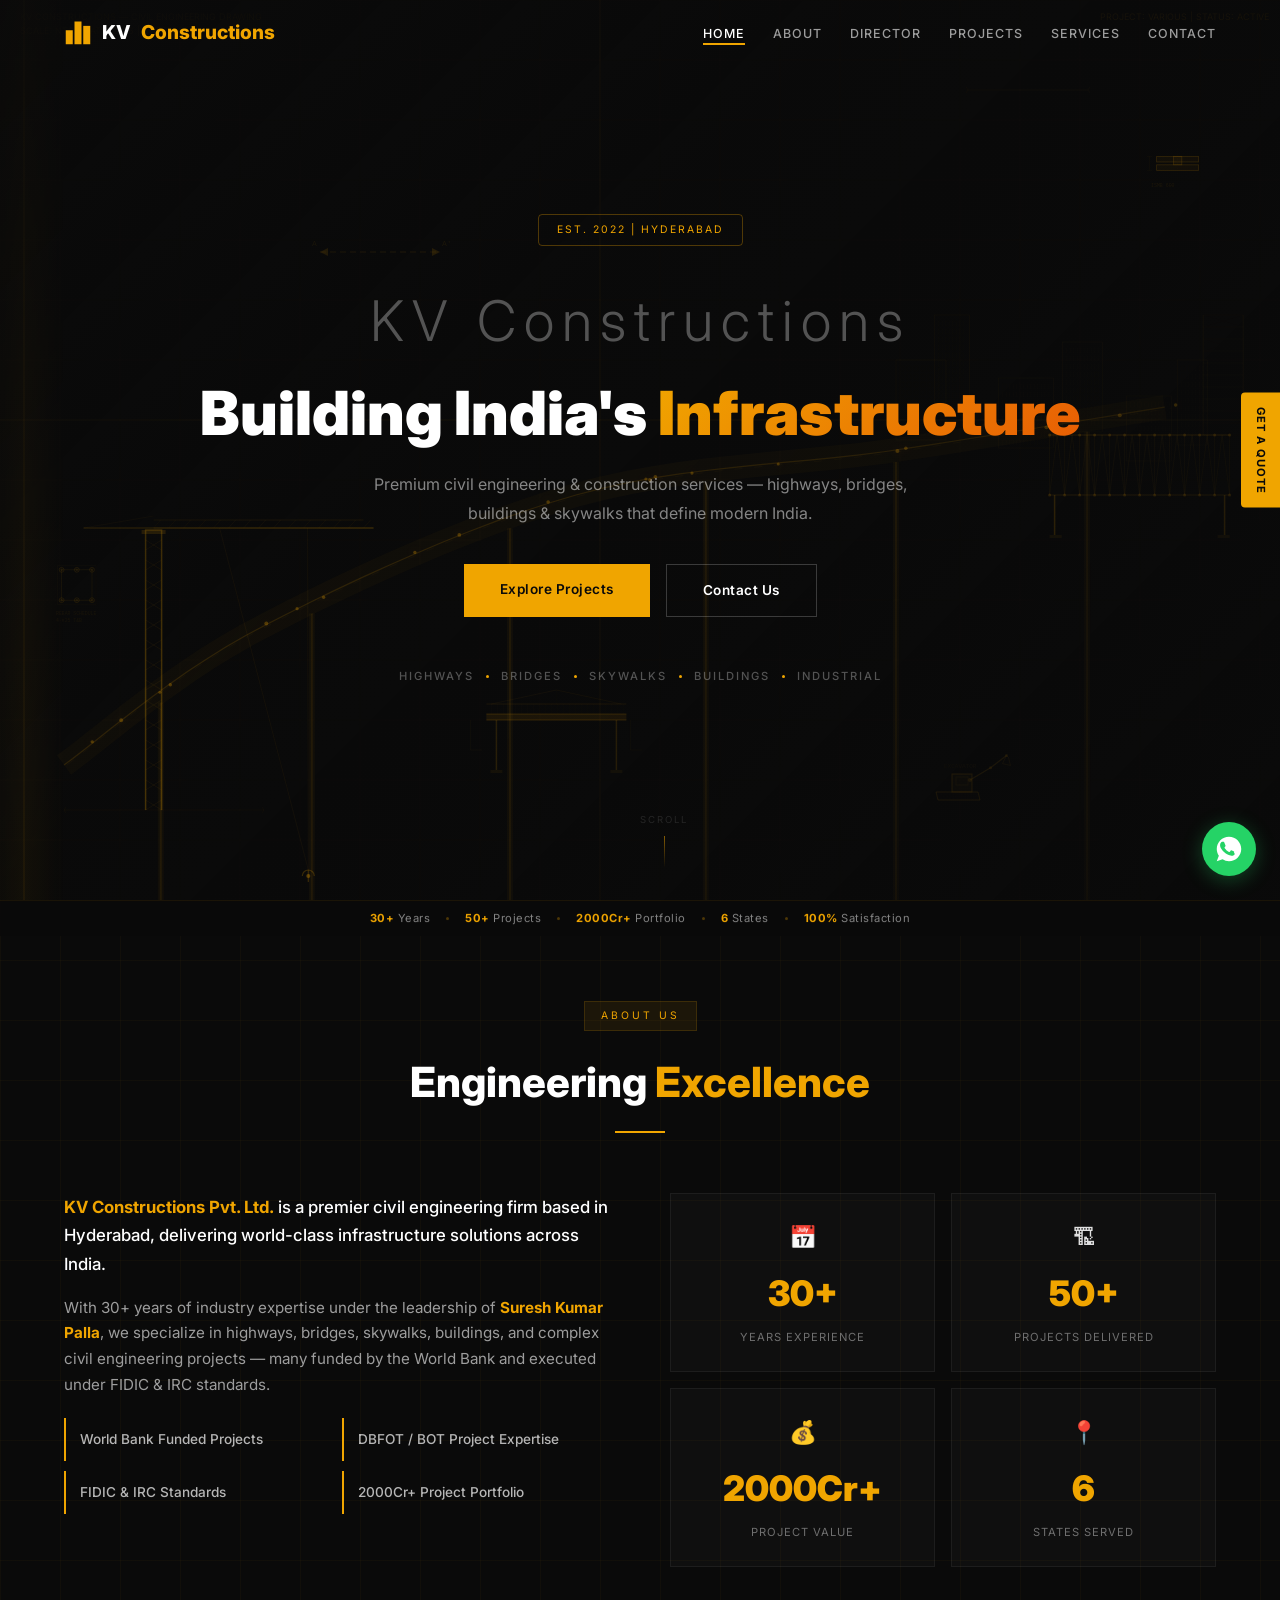
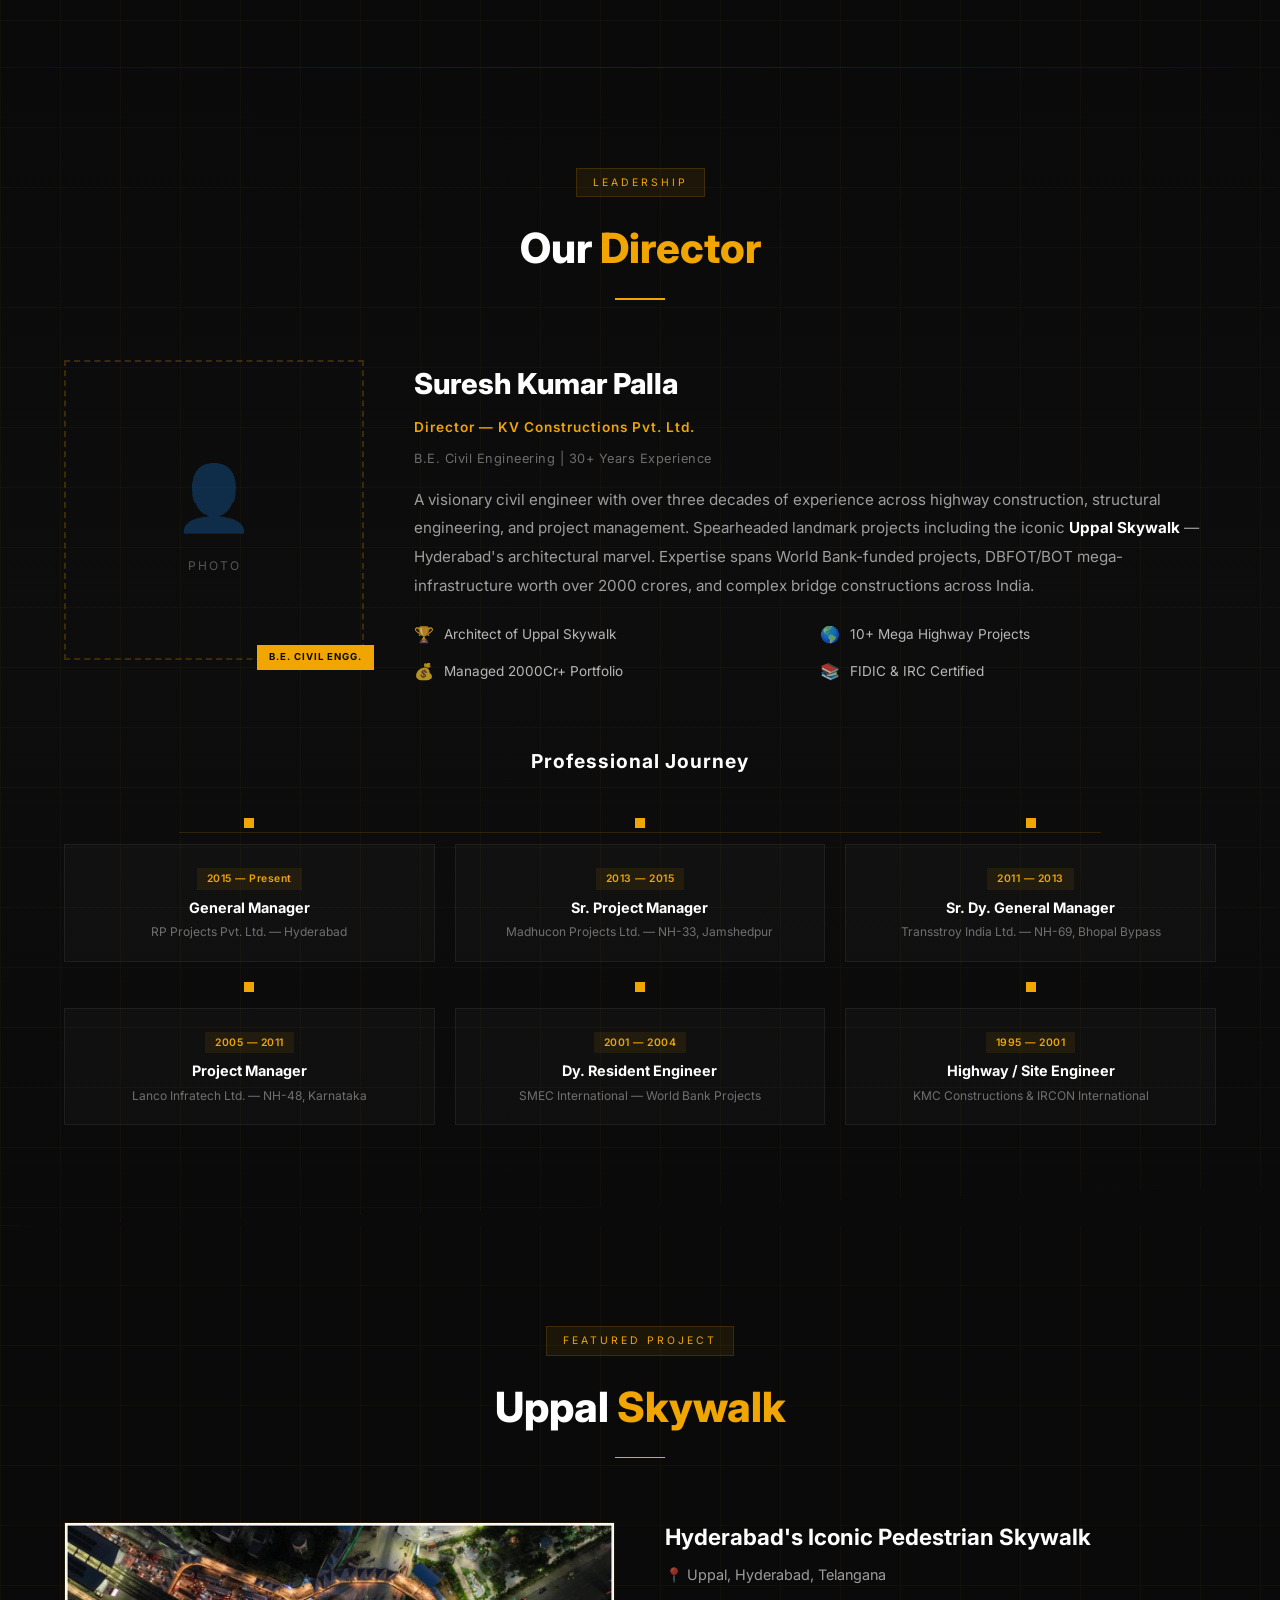
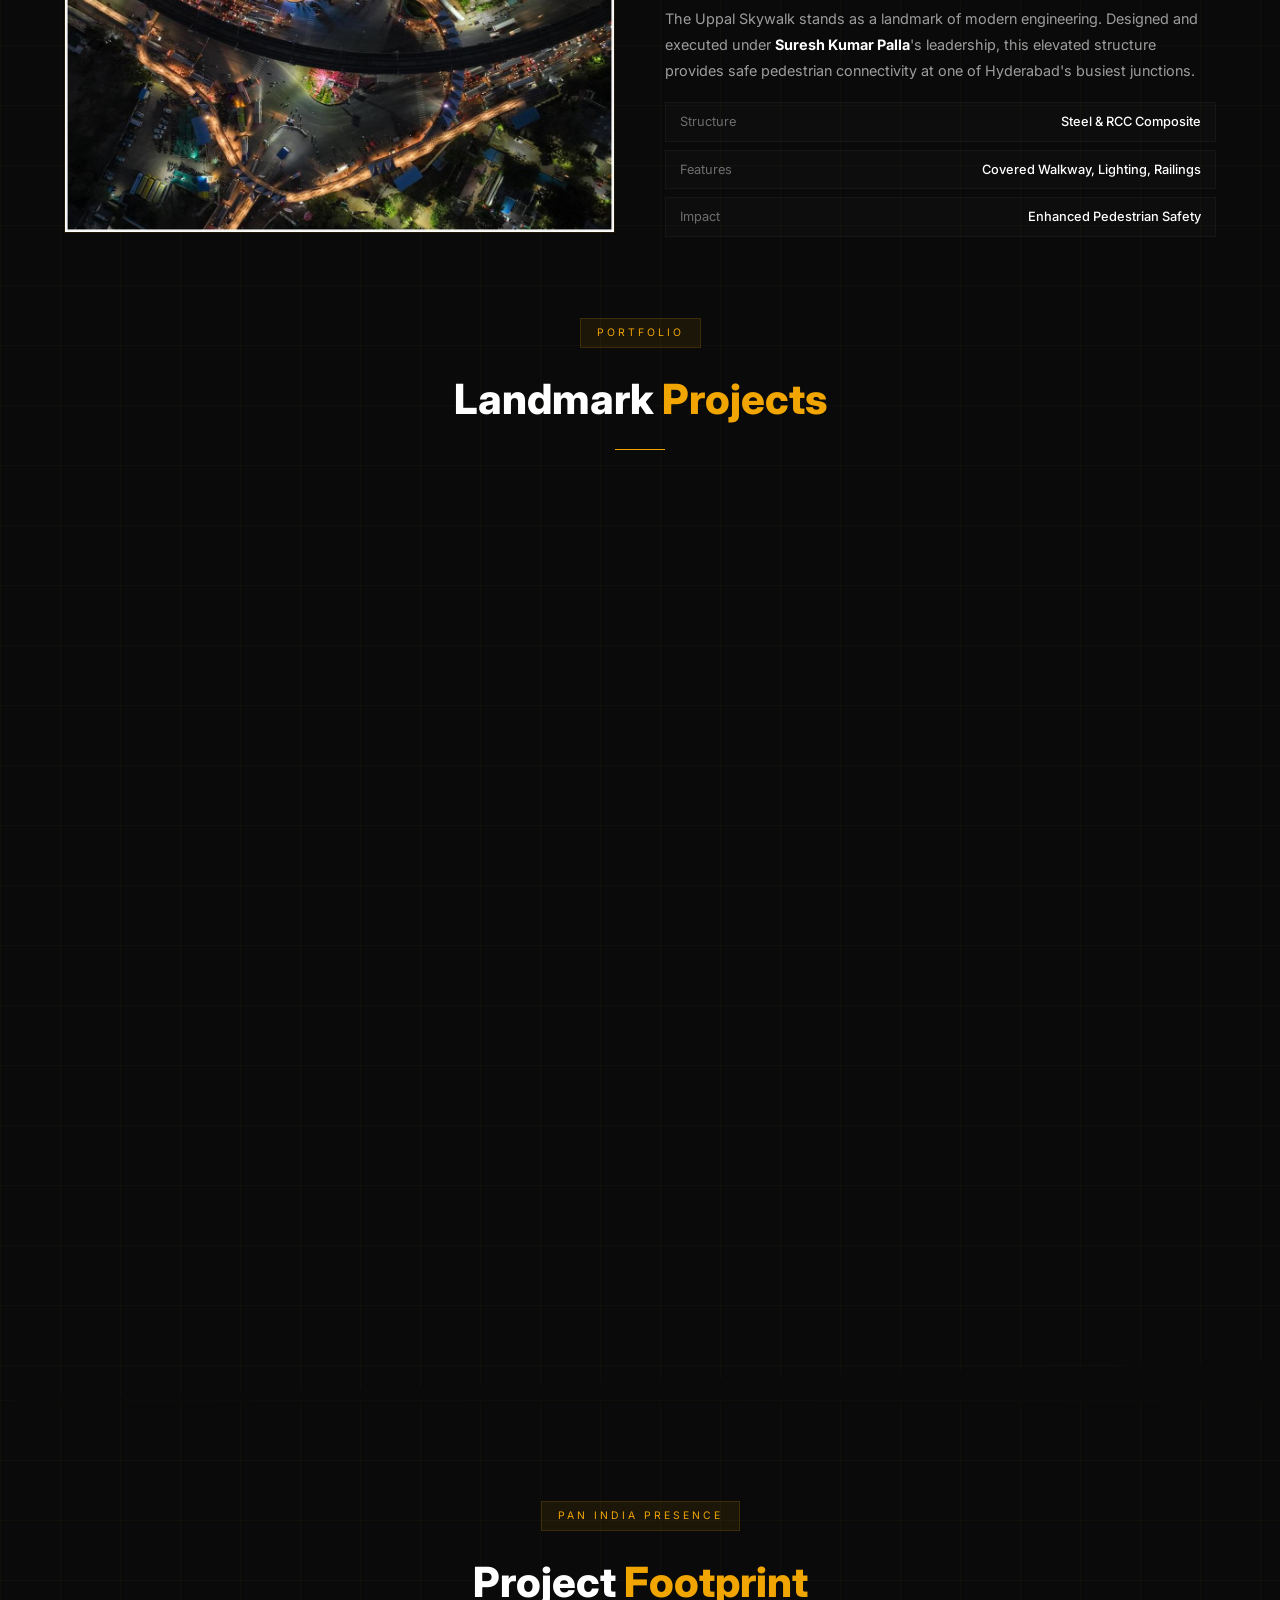
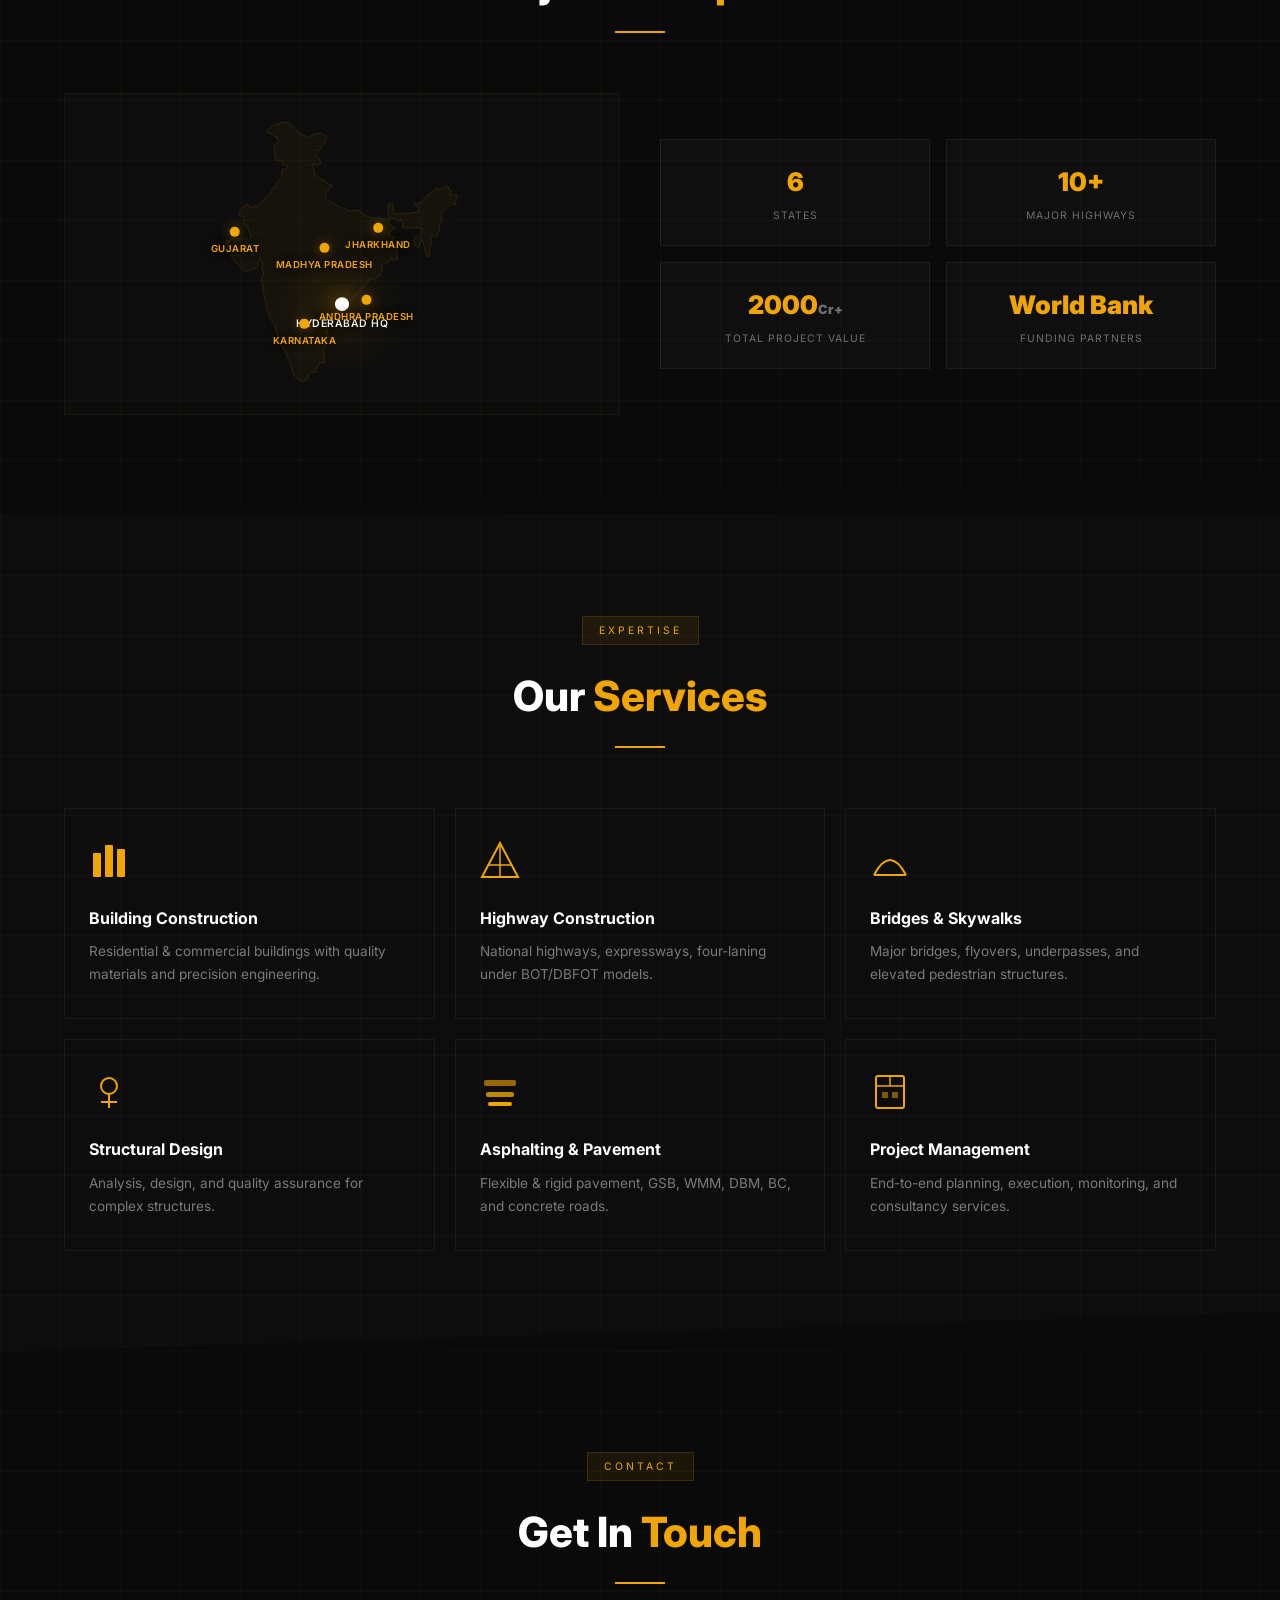
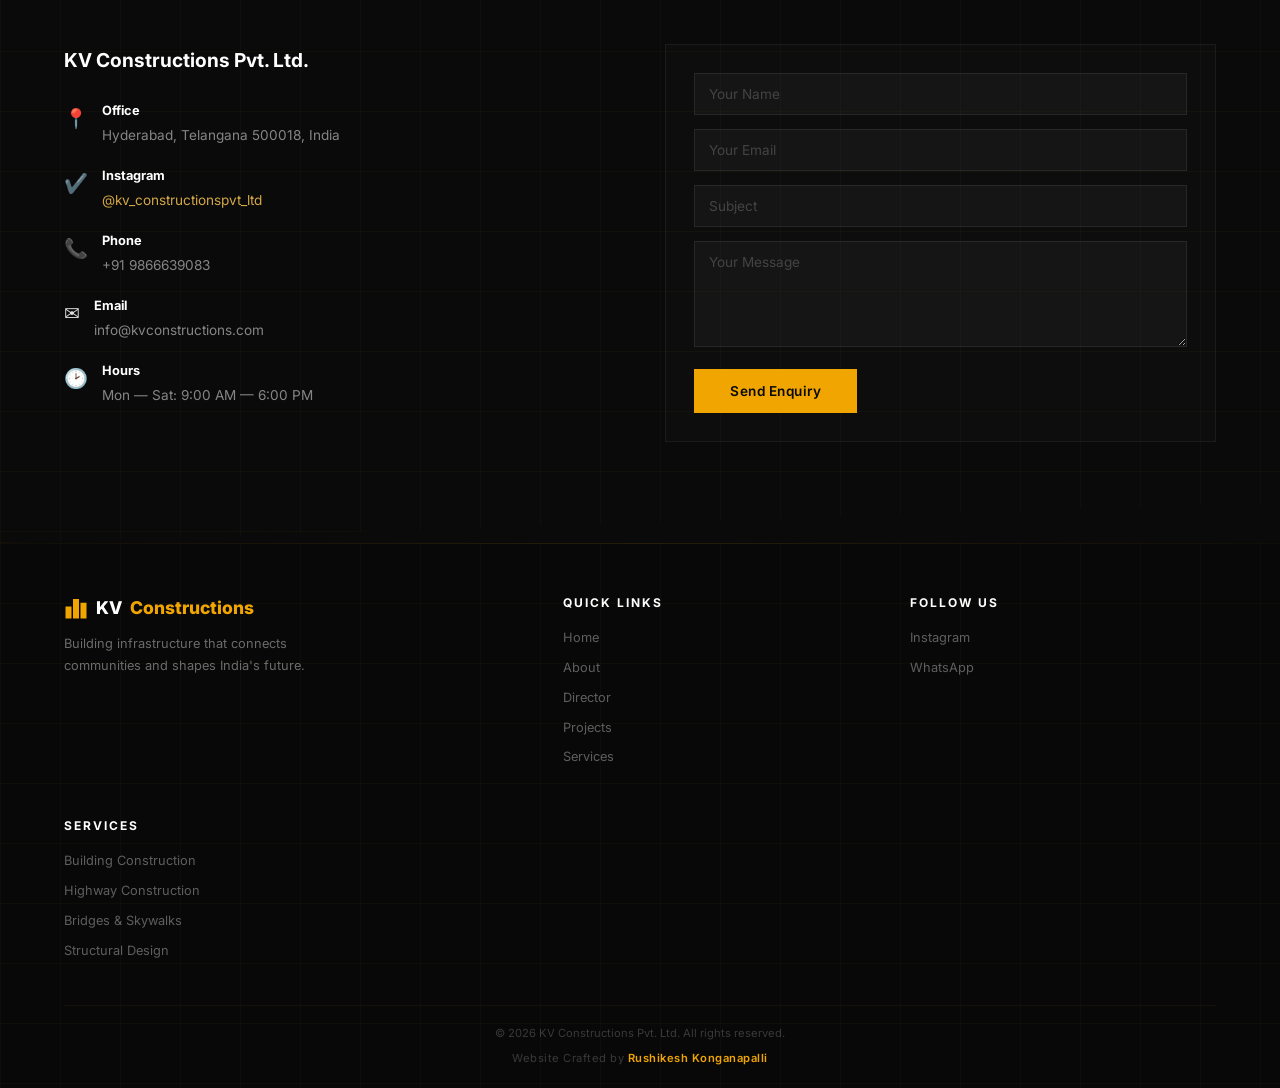
==== commit 123e8693: "Add Instagram, fix project card image URLs" ====
--- a/index.html
+++ b/index.html
@@ -387,6 +387,10 @@
             <div><strong>Office</strong><p>Hyderabad, Telangana 500018, India</p></div>
           </div>
           <div class="ci-item">
+            <span class="ci-icon">&#10004;&#65039;</span>
+            <div><strong>Instagram</strong><p><a href="https://www.instagram.com/kv_constructionspvt_ltd" target="_blank" style="color:#d4a746;text-decoration:none;">@kv_constructionspvt_ltd</a></p></div>
+          </div>
+          <div class="ci-item">
             <span class="ci-icon">&#128222;</span>
             <div><strong>Phone</strong><p>+91 9866639083</p></div>
           </div>
@@ -445,6 +449,11 @@
           <a href="#director">Director</a>
           <a href="#projects">Projects</a>
           <a href="#services">Services</a>
+        </div>
+        <div class="footer-links">
+          <h4>Follow Us</h4>
+          <a href="https://www.instagram.com/kv_constructionspvt_ltd" target="_blank">Instagram</a>
+          <a href="https://wa.me/919866639083" target="_blank">WhatsApp</a>
         </div>
         <div class="footer-links">
           <h4>Services</h4>
